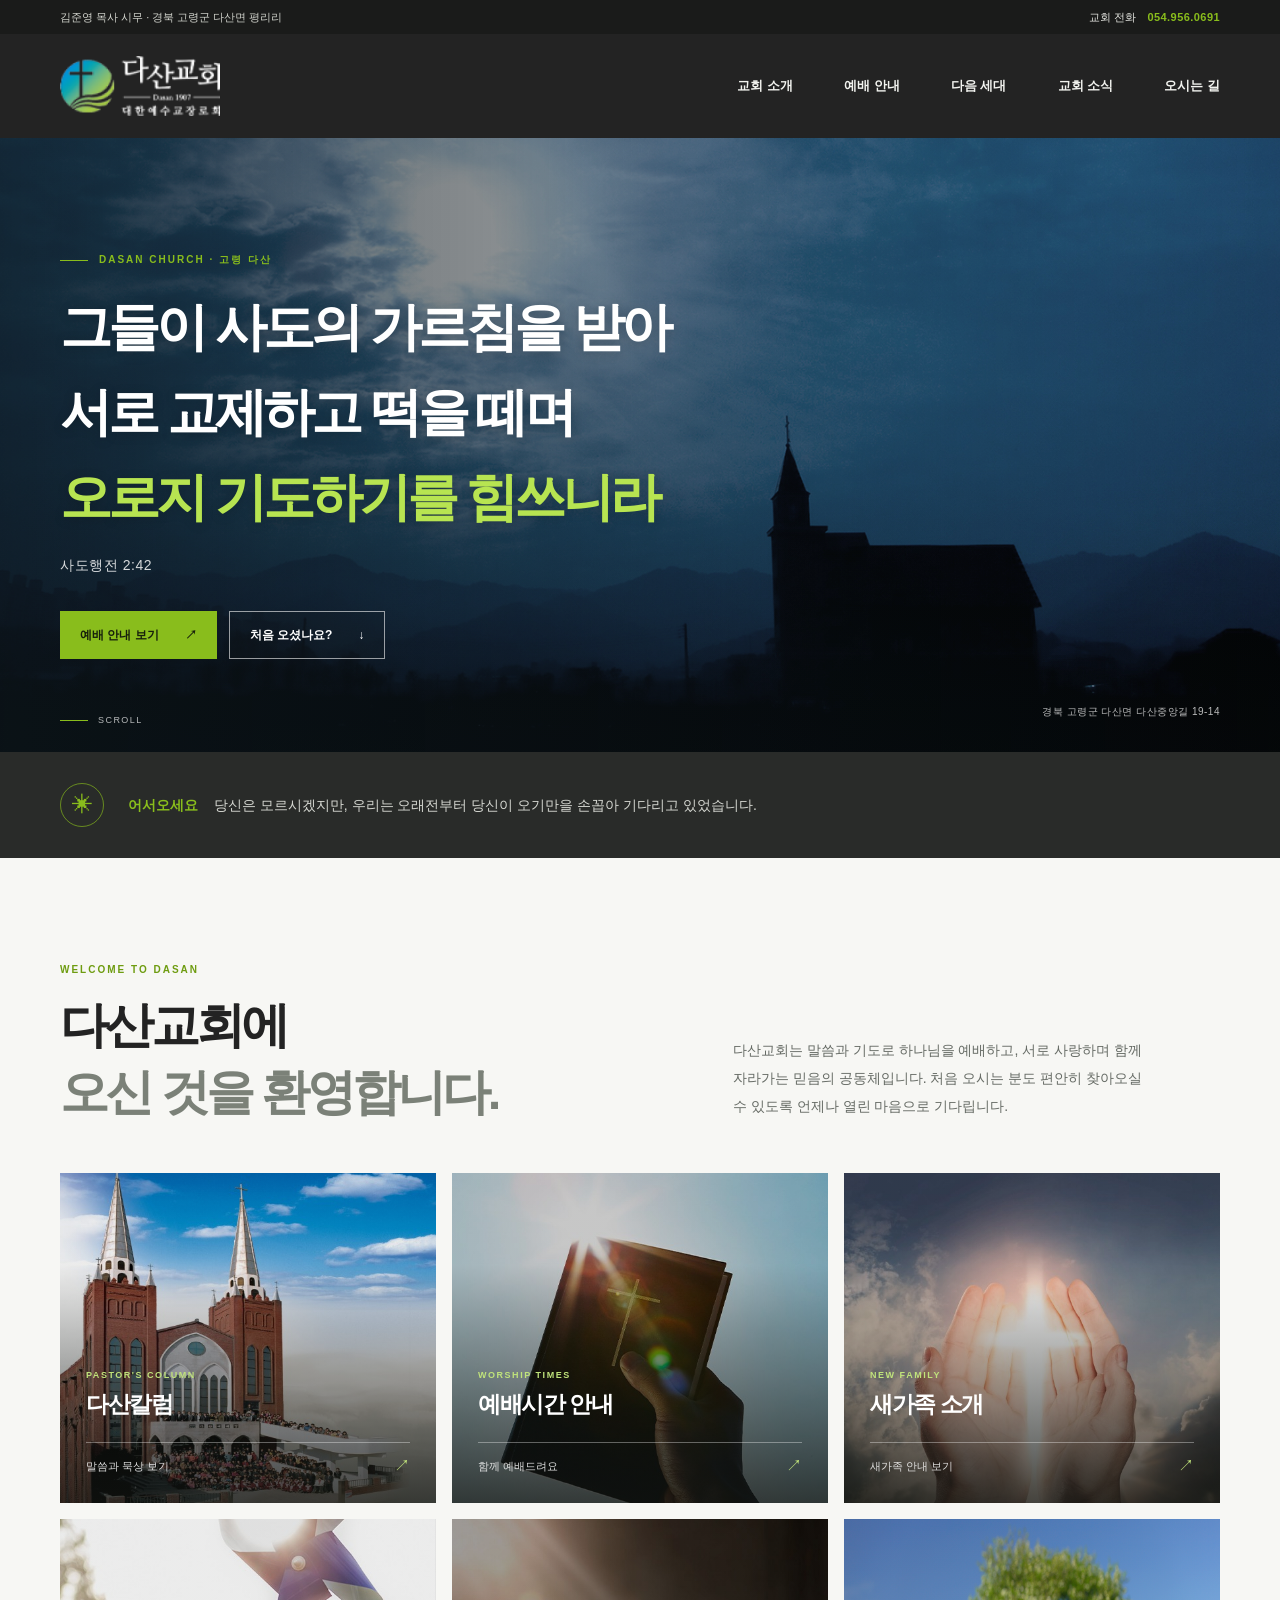
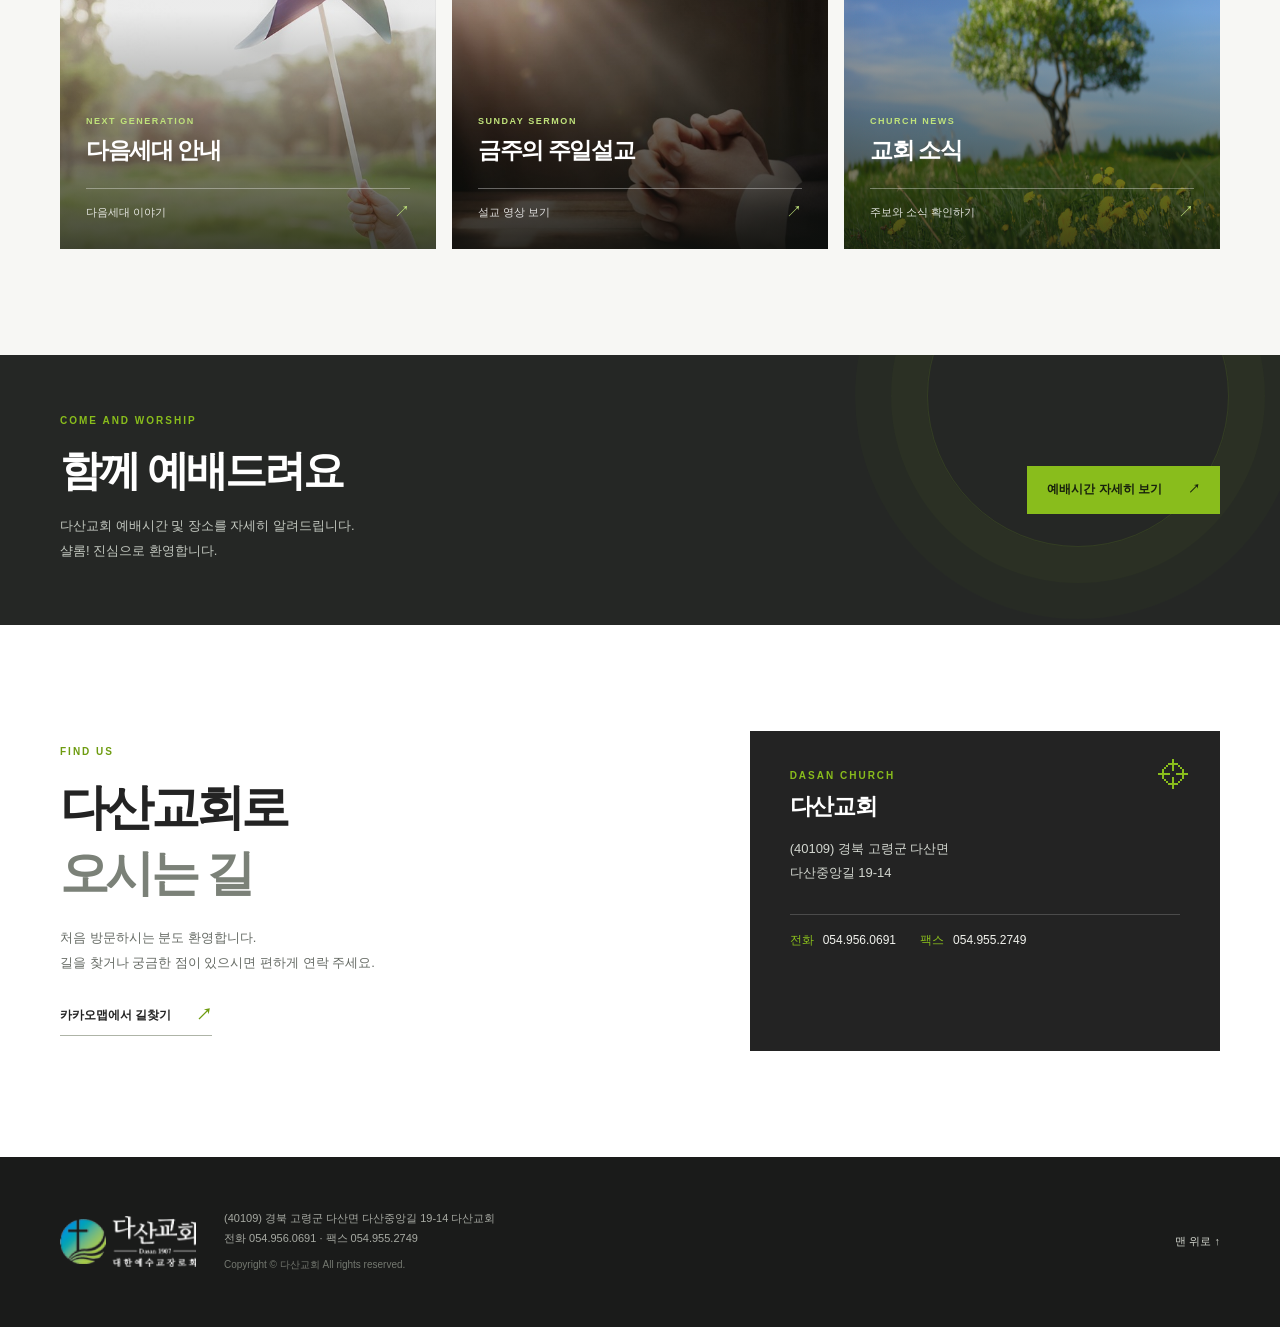
==== index.html @ 81129669 "first commit" ====
<!doctype html>
<html lang="ko">
<head>
  <meta charset="utf-8">
  <meta name="viewport" content="width=device-width, initial-scale=1">
  <meta name="theme-color" content="#232323">
  <meta name="description" content="김준영 목사 시무, 경북 고령군 다산면 평리리에 있는 다산교회입니다.">
  <title>다산교회 | Da San Church</title>
  <link rel="icon" type="image/png" href="images/dasanch/logo.png">
  <link rel="stylesheet" href="css/style.css">
</head>
<body>
  <a class="skip-link" href="#main">본문 바로가기</a>
  <div class="topline">
    <div class="container topline-inner">
      <span>김준영 목사 시무 · 경북 고령군 다산면 평리리</span>
      <a href="tel:0549560691">교회 전화 <strong>054.956.0691</strong></a>
    </div>
  </div>

  <header class="site-header">
    <div class="container header-inner">
      <a class="brand" href="#home" aria-label="다산교회 홈">
        <img src="images/dasanch/logo.png" alt="다산교회">
      </a>
      <nav class="desktop-nav" aria-label="주요 메뉴">
        <a href="#church">교회 소개</a>
        <a href="#worship">예배 안내</a>
        <a href="#next-generation">다음 세대</a>
        <a href="#news">교회 소식</a>
        <a href="#visit">오시는 길</a>
      </nav>
      <details class="mobile-menu">
        <summary aria-label="메뉴 열기"><span></span><span></span><span></span></summary>
        <nav aria-label="모바일 메뉴">
          <a href="#church">교회 소개</a>
          <a href="#worship">예배 안내</a>
          <a href="#next-generation">다음 세대</a>
          <a href="#news">교회 소식</a>
          <a href="#visit">오시는 길</a>
        </nav>
      </details>
    </div>
  </header>

  <main id="main">
    <section class="hero" id="home" aria-labelledby="hero-title">
      <div class="hero-image" role="img" aria-label="새벽 하늘 아래 서 있는 교회"></div>
      <div class="hero-content container">
        <p class="eyebrow"><span></span> DASAN CHURCH · 고령 다산</p>
        <h1 id="hero-title">그들이 사도의 가르침을 받아<br>서로 교제하고 떡을 떼며<br><em>오로지 기도하기를 힘쓰니라</em></h1>
        <p class="scripture">사도행전 2:42</p>
        <div class="hero-actions">
          <a class="button button-green" href="#worship">예배 안내 보기 <span aria-hidden="true">↗</span></a>
          <a class="button button-ghost" href="#welcome">처음 오셨나요? <span aria-hidden="true">↓</span></a>
        </div>
      </div>
      <div class="hero-location">경북 고령군 다산면 다산중앙길 19-14</div>
      <a class="scroll-cue" href="#welcome" aria-label="아래로 이동"><span></span> SCROLL</a>
    </section>

    <section class="welcome-strip" id="welcome">
      <div class="container welcome-inner">
        <span class="welcome-mark" aria-hidden="true">✳</span>
        <p><strong>어서오세요</strong> 당신은 모르시겠지만, 우리는 오래전부터 당신이 오기만을 손꼽아 기다리고 있었습니다.</p>
      </div>
    </section>

    <section class="church-section section-pad" id="church">
      <div class="container">
        <div class="section-heading">
          <div>
            <p class="eyebrow eyebrow-dark">WELCOME TO DASAN</p>
            <h2>다산교회에<br><span>오신 것을 환영합니다.</span></h2>
          </div>
          <p class="section-intro">다산교회는 말씀과 기도로 하나님을 예배하고, 서로 사랑하며 함께 자라가는 믿음의 공동체입니다. 처음 오시는 분도 편안히 찾아오실 수 있도록 언제나 열린 마음으로 기다립니다.</p>
        </div>

        <div class="feature-grid">
          <a class="feature-card feature-column" href="http://www.dasanch.kr/main/sub.html?pageCode=10">
            <img src="images/dasanch/feature-column.jpg" alt="" loading="lazy">
            <span class="feature-overlay"></span>
            <span class="feature-content"><small>PASTOR'S COLUMN</small><strong>다산칼럼</strong><span class="feature-link">말씀과 묵상 보기 <b aria-hidden="true">↗</b></span></span>
          </a>
          <a class="feature-card feature-worship" href="#worship">
            <img src="images/dasanch/worship.jpg" alt="" loading="lazy">
            <span class="feature-overlay"></span>
            <span class="feature-content"><small>WORSHIP TIMES</small><strong>예배시간 안내</strong><span class="feature-link">함께 예배드려요 <b aria-hidden="true">↗</b></span></span>
          </a>
          <a class="feature-card feature-welcome" href="http://www.dasanch.kr/main/sub.html?pageCode=21">
            <img src="images/dasanch/welcome.jpg" alt="" loading="lazy">
            <span class="feature-overlay"></span>
            <span class="feature-content"><small>NEW FAMILY</small><strong>새가족 소개</strong><span class="feature-link">새가족 안내 보기 <b aria-hidden="true">↗</b></span></span>
          </a>
          <a class="feature-card feature-next" id="next-generation" href="http://www.dasanch.kr/main/sub.html?pageCode=13">
            <img src="images/dasanch/next-generation.jpg" alt="" loading="lazy">
            <span class="feature-overlay"></span>
            <span class="feature-content"><small>NEXT GENERATION</small><strong>다음세대 안내</strong><span class="feature-link">다음세대 이야기 <b aria-hidden="true">↗</b></span></span>
          </a>
          <a class="feature-card feature-sermon" href="http://www.dasanch.kr/main/sub.html?pageCode=8">
            <img src="images/dasanch/sermon.jpg" alt="" loading="lazy">
            <span class="feature-overlay"></span>
            <span class="feature-content"><small>SUNDAY SERMON</small><strong>금주의 주일설교</strong><span class="feature-link">설교 영상 보기 <b aria-hidden="true">↗</b></span></span>
          </a>
          <a class="feature-card feature-news" id="news" href="http://www.dasanch.kr/main/sub.html?pageCode=19">
            <img src="images/dasanch/church-news.png" alt="" loading="lazy">
            <span class="feature-overlay"></span>
            <span class="feature-content"><small>CHURCH NEWS</small><strong>교회 소식</strong><span class="feature-link">주보와 소식 확인하기 <b aria-hidden="true">↗</b></span></span>
          </a>
        </div>
      </div>
    </section>

    <section class="worship-section" id="worship">
      <div class="container worship-inner">
        <div>
          <p class="eyebrow">COME AND WORSHIP</p>
          <h2>함께 예배드려요</h2>
          <p>다산교회 예배시간 및 장소를 자세히 알려드립니다.<br>샬롬! 진심으로 환영합니다.</p>
        </div>
        <a class="button button-green" href="http://www.dasanch.kr/main/sub.html?pageCode=3">예배시간 자세히 보기 <span aria-hidden="true">↗</span></a>
      </div>
    </section>

    <section class="visit-section section-pad" id="visit">
      <div class="container visit-grid">
        <div class="visit-copy">
          <p class="eyebrow eyebrow-dark">FIND US</p>
          <h2>다산교회로<br><span>오시는 길</span></h2>
          <p>처음 방문하시는 분도 환영합니다.<br>길을 찾거나 궁금한 점이 있으시면 편하게 연락 주세요.</p>
          <a class="map-link" href="https://map.kakao.com/link/search/%EA%B2%BD%EB%B6%81%20%EA%B3%A0%EB%A0%B9%EA%B5%B0%20%EB%8B%A4%EC%82%B0%EB%A9%B4%20%EB%8B%A4%EC%82%B0%EC%A4%91%EC%95%99%EA%B8%B8%2019-14" target="_blank" rel="noopener noreferrer">카카오맵에서 길찾기 <span aria-hidden="true">↗</span></a>
        </div>
        <div class="address-card">
          <span class="address-icon" aria-hidden="true">⌖</span>
          <p class="eyebrow">DASAN CHURCH</p>
          <h3>다산교회</h3>
          <address>(40109) 경북 고령군 다산면<br>다산중앙길 19-14</address>
          <div class="contact-details">
            <a href="tel:0549560691"><span>전화</span>054.956.0691</a>
            <p><span>팩스</span>054.955.2749</p>
          </div>
        </div>
      </div>
    </section>
  </main>

  <footer class="site-footer">
    <div class="container footer-inner">
      <a class="brand footer-brand" href="#home" aria-label="다산교회 맨 위로"><img src="images/dasanch/logo.png" alt="다산교회"></a>
      <div class="footer-copy">
        <p>(40109) 경북 고령군 다산면 다산중앙길 19-14 다산교회</p>
        <p>전화 054.956.0691 <span aria-hidden="true">·</span> 팩스 054.955.2749</p>
        <small>Copyright © 다산교회 All rights reserved.</small>
      </div>
      <a class="back-to-top" href="#home">맨 위로 ↑</a>
    </div>
  </footer>
</body>
</html>
---- css/style.css ----
@charset "UTF-8";

:root {
  color-scheme: light;
  --ink: #232323;
  --ink-soft: #353735;
  --green: #89bd1c;
  --green-dark: #6e9c10;
  --paper: #f7f7f4;
  --muted: #757a74;
  --line: #e4e6df;
  --content-width: 1160px;
}

* {
  box-sizing: border-box;
}

html {
  scroll-behavior: smooth;
  scroll-padding-top: 88px;
}

body {
  margin: 0;
  color: var(--ink);
  background: #fff;
  font-family: "Pretendard", "Noto Sans KR", "Malgun Gothic", sans-serif;
  -webkit-font-smoothing: antialiased;
}

body,
button,
a {
  font-family: "Pretendard", "Noto Sans KR", "Malgun Gothic", sans-serif;
}

a {
  color: inherit;
  text-decoration: none;
}

img {
  max-width: 100%;
}

.container {
  width: min(var(--content-width), calc(100% - 64px));
  margin-inline: auto;
}

.skip-link {
  position: absolute;
  z-index: 20;
  top: -48px;
  left: 16px;
  padding: 12px 16px;
  color: var(--ink);
  background: #fff;
}

.skip-link:focus {
  top: 12px;
}

.topline {
  color: #d2d4cd;
  background: #1a1b1a;
  font-size: 11px;
}

.topline-inner {
  display: flex;
  min-height: 34px;
  align-items: center;
  justify-content: space-between;
}

.topline a {
  color: #e7e8e3;
}

.topline strong {
  margin-left: 8px;
  color: var(--green);
  font-weight: 700;
  letter-spacing: .04em;
}

.site-header {
  position: relative;
  z-index: 5;
  background: var(--ink);
}

.header-inner {
  display: flex;
  height: 104px;
  align-items: center;
  justify-content: space-between;
}

.brand {
  display: inline-flex;
  align-items: center;
}

.brand img {
  display: block;
  width: 160px;
  height: auto;
}

.desktop-nav {
  display: flex;
  align-items: center;
  gap: clamp(24px, 4vw, 52px);
}

.desktop-nav a {
  position: relative;
  padding-block: 12px;
  color: #f2f3ef;
  font-size: 13px;
  font-weight: 600;
  transition: color .2s ease;
}

.desktop-nav a::after {
  position: absolute;
  right: 0;
  bottom: 4px;
  left: 0;
  height: 2px;
  background: var(--green);
  content: "";
  transform: scaleX(0);
  transform-origin: left;
  transition: transform .2s ease;
}

.desktop-nav a:hover,
.desktop-nav a:focus-visible {
  color: var(--green);
}

.desktop-nav a:hover::after,
.desktop-nav a:focus-visible::after {
  transform: scaleX(1);
}

.mobile-menu {
  display: none;
}

.hero {
  position: relative;
  display: flex;
  min-height: clamp(540px, 48vw, 690px);
  align-items: center;
  overflow: hidden;
  color: #fff;
  background: #1c2c36;
}

.hero-image,
.hero::after {
  position: absolute;
  inset: 0;
}

.hero-image {
  background-image: url("../images/dasanch/hero-1.jpg");
  background-position: center 43%;
  background-size: cover;
  transform: scale(1.01);
}

.hero::after {
  background: linear-gradient(90deg, rgba(13, 23, 29, .7), rgba(13, 23, 29, .35) 58%, rgba(13, 23, 29, .08)),
    linear-gradient(0deg, rgba(13, 23, 29, .25), transparent 44%);
  content: "";
}

.hero-content {
  position: relative;
  z-index: 1;
  padding-top: 22px;
}

.eyebrow {
  margin: 0 0 17px;
  color: var(--green);
  font-size: 10px;
  font-weight: 800;
  letter-spacing: .2em;
}

.hero .eyebrow {
  display: flex;
  align-items: center;
  gap: 11px;
}

.hero .eyebrow span {
  width: 28px;
  height: 1px;
  background: var(--green);
}

.hero h1 {
  max-width: 790px;
  margin: 0;
  font-size: clamp(31px, 4.1vw, 55px);
  font-weight: 700;
  letter-spacing: -.075em;
  line-height: 1.62;
  text-shadow: 0 2px 12px rgba(0, 0, 0, .18);
}

.hero h1 em {
  color: #b7e451;
  font-style: normal;
}

.scripture {
  margin: 18px 0 0;
  color: rgba(255, 255, 255, .83);
  font-size: 14px;
  letter-spacing: .04em;
}

.hero-actions {
  display: flex;
  flex-wrap: wrap;
  gap: 12px;
  margin-top: 36px;
}

.button {
  display: inline-flex;
  min-height: 48px;
  align-items: center;
  justify-content: center;
  gap: 26px;
  padding: 0 20px;
  font-size: 12px;
  font-weight: 700;
  transition: background .2s ease, color .2s ease, transform .2s ease;
}

.button:hover {
  transform: translateY(-2px);
}

.button-green {
  color: #17200d;
  background: var(--green);
}

.button-green:hover {
  background: #a2d640;
}

.button-ghost {
  border: 1px solid rgba(255, 255, 255, .58);
  color: #fff;
  background: rgba(20, 27, 29, .15);
}

.button-ghost:hover {
  color: var(--ink);
  background: #fff;
}

.hero-location {
  position: absolute;
  right: max(32px, calc((100% - var(--content-width)) / 2));
  bottom: 33px;
  z-index: 1;
  color: rgba(255, 255, 255, .72);
  font-size: 10px;
  letter-spacing: .05em;
}

.scroll-cue {
  position: absolute;
  bottom: 27px;
  left: max(32px, calc((100% - var(--content-width)) / 2));
  z-index: 1;
  display: flex;
  align-items: center;
  gap: 10px;
  color: rgba(255, 255, 255, .7);
  font-size: 9px;
  letter-spacing: .16em;
}

.scroll-cue span {
  display: block;
  width: 28px;
  height: 1px;
  background: var(--green);
}

.welcome-strip {
  background: #292b29;
}

.welcome-inner {
  display: flex;
  min-height: 106px;
  align-items: center;
  gap: 24px;
  color: #fff;
}

.welcome-mark {
  display: grid;
  width: 44px;
  height: 44px;
  flex: 0 0 44px;
  place-items: center;
  border: 1px solid rgba(137, 189, 28, .65);
  border-radius: 50%;
  color: var(--green);
  font-size: 21px;
}

.welcome-inner p {
  margin: 0;
  color: #d5d7d1;
  font-size: 14px;
  line-height: 1.8;
}

.welcome-inner strong {
  margin-right: 12px;
  color: var(--green);
}

.section-pad {
  padding-block: 106px;
}

.church-section {
  background: var(--paper);
}

.section-heading {
  display: grid;
  grid-template-columns: 1fr .8fr;
  align-items: end;
  gap: 64px;
  margin-bottom: 48px;
}

.eyebrow-dark {
  color: var(--green-dark);
}

.section-heading h2,
.visit-copy h2 {
  margin: 0;
  font-size: clamp(34px, 4vw, 49px);
  font-weight: 700;
  letter-spacing: -.075em;
  line-height: 1.35;
}

.section-heading h2 span,
.visit-copy h2 span {
  color: #7b8178;
}

.section-intro {
  max-width: 420px;
  margin: 0 0 5px;
  color: #666b65;
  font-size: 14px;
  line-height: 2;
  word-break: keep-all;
}

.feature-grid {
  display: grid;
  grid-template-columns: repeat(3, minmax(0, 1fr));
  gap: 16px;
}

.feature-card {
  position: relative;
  display: flex;
  min-height: 330px;
  align-items: flex-end;
  overflow: hidden;
  color: #fff;
  background: #53584f;
  isolation: isolate;
}

.feature-card > img,
.feature-overlay {
  position: absolute;
  inset: 0;
  width: 100%;
  height: 100%;
}

.feature-card > img {
  z-index: -2;
  object-fit: cover;
  transition: transform .5s ease;
}

.feature-card:hover > img {
  transform: scale(1.05);
}

.feature-overlay {
  z-index: -1;
  background: linear-gradient(0deg, rgba(17, 20, 17, .78), rgba(17, 20, 17, .08) 72%);
}

.feature-content {
  display: flex;
  width: 100%;
  flex-direction: column;
  align-items: flex-start;
  padding: 26px;
}

.feature-content small {
  margin-bottom: 9px;
  color: #c0e37b;
  font-size: 9px;
  font-weight: 700;
  letter-spacing: .17em;
}

.feature-content strong {
  font-size: 23px;
  letter-spacing: -.06em;
}

.feature-link {
  display: flex;
  width: 100%;
  align-items: center;
  justify-content: space-between;
  margin-top: 22px;
  padding-top: 13px;
  border-top: 1px solid rgba(255, 255, 255, .35);
  color: rgba(255, 255, 255, .85);
  font-size: 11px;
}

.feature-link b {
  color: #c0e37b;
  font-size: 16px;
  font-weight: 500;
}

.feature-column > img {
  object-position: 47% center;
}

.feature-worship > img {
  object-position: center 43%;
}

.feature-welcome > img {
  object-position: center 35%;
}

.feature-next > img {
  object-position: center 55%;
}

.feature-sermon > img {
  object-position: center 56%;
}

.feature-news > img {
  object-position: center 48%;
}

.worship-section {
  position: relative;
  overflow: hidden;
  color: #fff;
  background: #252725;
}

.worship-section::after {
  position: absolute;
  top: -110px;
  right: 4%;
  width: 300px;
  height: 300px;
  border: 1px solid rgba(137, 189, 28, .15);
  border-radius: 50%;
  content: "";
  box-shadow: 0 0 0 36px rgba(137, 189, 28, .035), 0 0 0 72px rgba(137, 189, 28, .025);
}

.worship-inner {
  position: relative;
  z-index: 1;
  display: flex;
  min-height: 270px;
  align-items: center;
  justify-content: space-between;
  gap: 36px;
}

.worship-inner h2 {
  margin: 0 0 15px;
  font-size: clamp(30px, 3.5vw, 42px);
  letter-spacing: -.07em;
}

.worship-inner > div > p:last-child {
  margin: 0;
  color: #c2c7bf;
  font-size: 13px;
  line-height: 1.9;
}

.worship-inner .button {
  flex: 0 0 auto;
}

.visit-section {
  background: #fff;
}

.visit-grid {
  display: grid;
  grid-template-columns: 1fr .82fr;
  align-items: center;
  gap: 10%;
}

.visit-copy h2 {
  margin-bottom: 20px;
}

.visit-copy > p:not(.eyebrow) {
  margin: 0;
  color: #666b65;
  font-size: 13px;
  line-height: 1.9;
}

.map-link {
  display: inline-flex;
  align-items: center;
  gap: 25px;
  margin-top: 29px;
  padding-bottom: 9px;
  border-bottom: 1px solid #aeb4a7;
  font-size: 12px;
  font-weight: 700;
}

.map-link span {
  color: var(--green-dark);
  font-size: 16px;
}

.address-card {
  position: relative;
  min-height: 320px;
  padding: 39px 40px;
  color: #fff;
  background: var(--ink);
}

.address-card .eyebrow {
  margin-bottom: 10px;
}

.address-icon {
  position: absolute;
  top: 25px;
  right: 32px;
  color: var(--green);
  font-size: 32px;
}

.address-card h3 {
  margin: 0 0 15px;
  font-size: 23px;
  letter-spacing: -.05em;
}

.address-card address {
  color: #d3d7d0;
  font-size: 13px;
  font-style: normal;
  line-height: 1.9;
}

.contact-details {
  display: flex;
  gap: 24px;
  margin-top: 28px;
  padding-top: 17px;
  border-top: 1px solid rgba(255, 255, 255, .18);
  color: #f1f2ed;
  font-size: 12px;
}

.contact-details p {
  margin: 0;
}

.contact-details span {
  margin-right: 9px;
  color: var(--green);
}

.site-footer {
  color: #a7aaa3;
  background: #1a1b1a;
}

.footer-inner {
  display: flex;
  min-height: 170px;
  align-items: center;
  justify-content: space-between;
  gap: 28px;
}

.footer-brand img {
  width: 136px;
}

.footer-copy {
  margin-right: auto;
  font-size: 11px;
  line-height: 1.8;
}

.footer-copy p {
  margin: 0;
}

.footer-copy small {
  display: block;
  margin-top: 7px;
  color: #747870;
  font-size: 10px;
}

.back-to-top {
  color: #d3d6ce;
  font-size: 11px;
}

:focus-visible {
  outline: 2px solid #a9d54d;
  outline-offset: 4px;
}

@media (max-width: 900px) {
  :root {
    --content-width: 760px;
  }

  .header-inner {
    height: 86px;
  }

  .brand img {
    width: 144px;
  }

  .desktop-nav {
    gap: 21px;
  }

  .desktop-nav a {
    font-size: 12px;
  }

  .hero {
    min-height: 590px;
  }

  .section-pad {
    padding-block: 82px;
  }

  .section-heading {
    gap: 30px;
  }

  .feature-grid {
    grid-template-columns: repeat(2, minmax(0, 1fr));
  }

  .feature-card {
    min-height: 300px;
  }

  .visit-grid {
    gap: 6%;
  }
}

@media (max-width: 640px) {
  html {
    scroll-padding-top: 70px;
  }

  .container {
    width: calc(100% - 40px);
  }

  .topline-inner {
    min-height: 33px;
    font-size: 9px;
  }

  .topline-inner > span {
    max-width: 58%;
  }

  .topline strong {
    margin-left: 4px;
    font-size: 9px;
  }

  .header-inner {
    height: 72px;
  }

  .brand img {
    width: 132px;
  }

  .desktop-nav {
    display: none;
  }

  .mobile-menu {
    position: relative;
    display: block;
  }

  .mobile-menu summary {
    display: flex;
    width: 42px;
    height: 42px;
    flex-direction: column;
    align-items: center;
    justify-content: center;
    gap: 5px;
    border: 1px solid rgba(255, 255, 255, .28);
    cursor: pointer;
    list-style: none;
  }

  .mobile-menu summary::-webkit-details-marker {
    display: none;
  }

  .mobile-menu summary span {
    width: 17px;
    height: 1px;
    background: #fff;
  }

  .mobile-menu nav {
    position: absolute;
    top: calc(100% + 10px);
    right: 0;
    display: grid;
    width: min(250px, calc(100vw - 40px));
    padding: 9px 18px;
    border: 1px solid #3e403d;
    background: #232523;
    box-shadow: 0 16px 30px rgba(0, 0, 0, .24);
  }

  .mobile-menu nav a {
    padding: 13px 4px;
    border-bottom: 1px solid rgba(255, 255, 255, .1);
    color: #f4f5f0;
    font-size: 13px;
  }

  .mobile-menu nav a:last-child {
    border-bottom: 0;
  }

  .hero {
    min-height: 620px;
    min-height: min(720px, calc(100svh - 105px));
    align-items: flex-start;
  }

  .hero-image {
    background-position: 58% center;
  }

  .hero::after {
    background: linear-gradient(90deg, rgba(13, 23, 29, .69), rgba(13, 23, 29, .24)),
      linear-gradient(0deg, rgba(13, 23, 29, .35), transparent 55%);
  }

  .hero-content {
    padding-top: 95px;
  }

  .hero .eyebrow {
    font-size: 9px;
  }

  .hero h1 {
    font-size: clamp(27px, 7.3vw, 39px);
    line-height: 1.72;
    word-break: keep-all;
  }

  .scripture {
    margin-top: 15px;
    font-size: 12px;
  }

  .hero-actions {
    gap: 9px;
    margin-top: 27px;
  }

  .button {
    min-height: 44px;
    gap: 16px;
    padding-inline: 15px;
    font-size: 11px;
  }

  .hero-location {
    right: 20px;
    bottom: 24px;
    font-size: 9px;
  }

  .scroll-cue {
    display: none;
  }

  .welcome-inner {
    min-height: 112px;
    gap: 15px;
  }

  .welcome-mark {
    width: 38px;
    height: 38px;
    flex-basis: 38px;
  }

  .welcome-inner p {
    font-size: 12px;
    line-height: 1.8;
    word-break: keep-all;
  }

  .welcome-inner strong {
    display: block;
    margin: 0 0 2px;
  }

  .section-pad {
    padding-block: 68px;
  }

  .section-heading {
    grid-template-columns: 1fr;
    gap: 20px;
    margin-bottom: 31px;
  }

  .section-heading h2,
  .visit-copy h2 {
    font-size: 36px;
  }

  .section-intro {
    font-size: 13px;
  }

  .feature-grid {
    grid-template-columns: 1fr 1fr;
    gap: 9px;
  }

  .feature-card {
    min-height: 245px;
  }

  .feature-content {
    padding: 15px;
  }

  .feature-content small {
    font-size: 7px;
    letter-spacing: .12em;
  }

  .feature-content strong {
    font-size: 17px;
  }

  .feature-link {
    gap: 4px;
    margin-top: 15px;
    padding-top: 9px;
    font-size: 9px;
  }

  .feature-link b {
    font-size: 14px;
  }

  .worship-inner {
    min-height: 0;
    flex-direction: column;
    align-items: flex-start;
    padding-block: 61px;
    gap: 25px;
  }

  .worship-inner h2 {
    font-size: 32px;
  }

  .worship-inner > div > p:last-child {
    font-size: 12px;
  }

  .worship-section::after {
    top: -140px;
    right: -170px;
  }

  .visit-grid {
    grid-template-columns: 1fr;
    gap: 33px;
  }

  .visit-copy > p:not(.eyebrow) {
    font-size: 12px;
  }

  .address-card {
    min-height: 285px;
    padding: 31px 26px;
  }

  .footer-inner {
    min-height: 0;
    flex-wrap: wrap;
    padding-block: 34px;
    gap: 19px;
  }

  .footer-brand img {
    width: 120px;
  }

  .footer-copy {
    order: 3;
    width: 100%;
    font-size: 10px;
  }
}

@media (max-width: 380px) {
  .container {
    width: calc(100% - 32px);
  }

  .hero h1 {
    font-size: 26px;
  }

  .feature-card {
    min-height: 215px;
  }

  .feature-content {
    padding: 12px;
  }

  .feature-content strong {
    font-size: 15px;
  }
}

@media (prefers-reduced-motion: reduce) {
  *,
  *::before,
  *::after {
    scroll-behavior: auto !important;
    transition-duration: .01ms !important;
  }
}
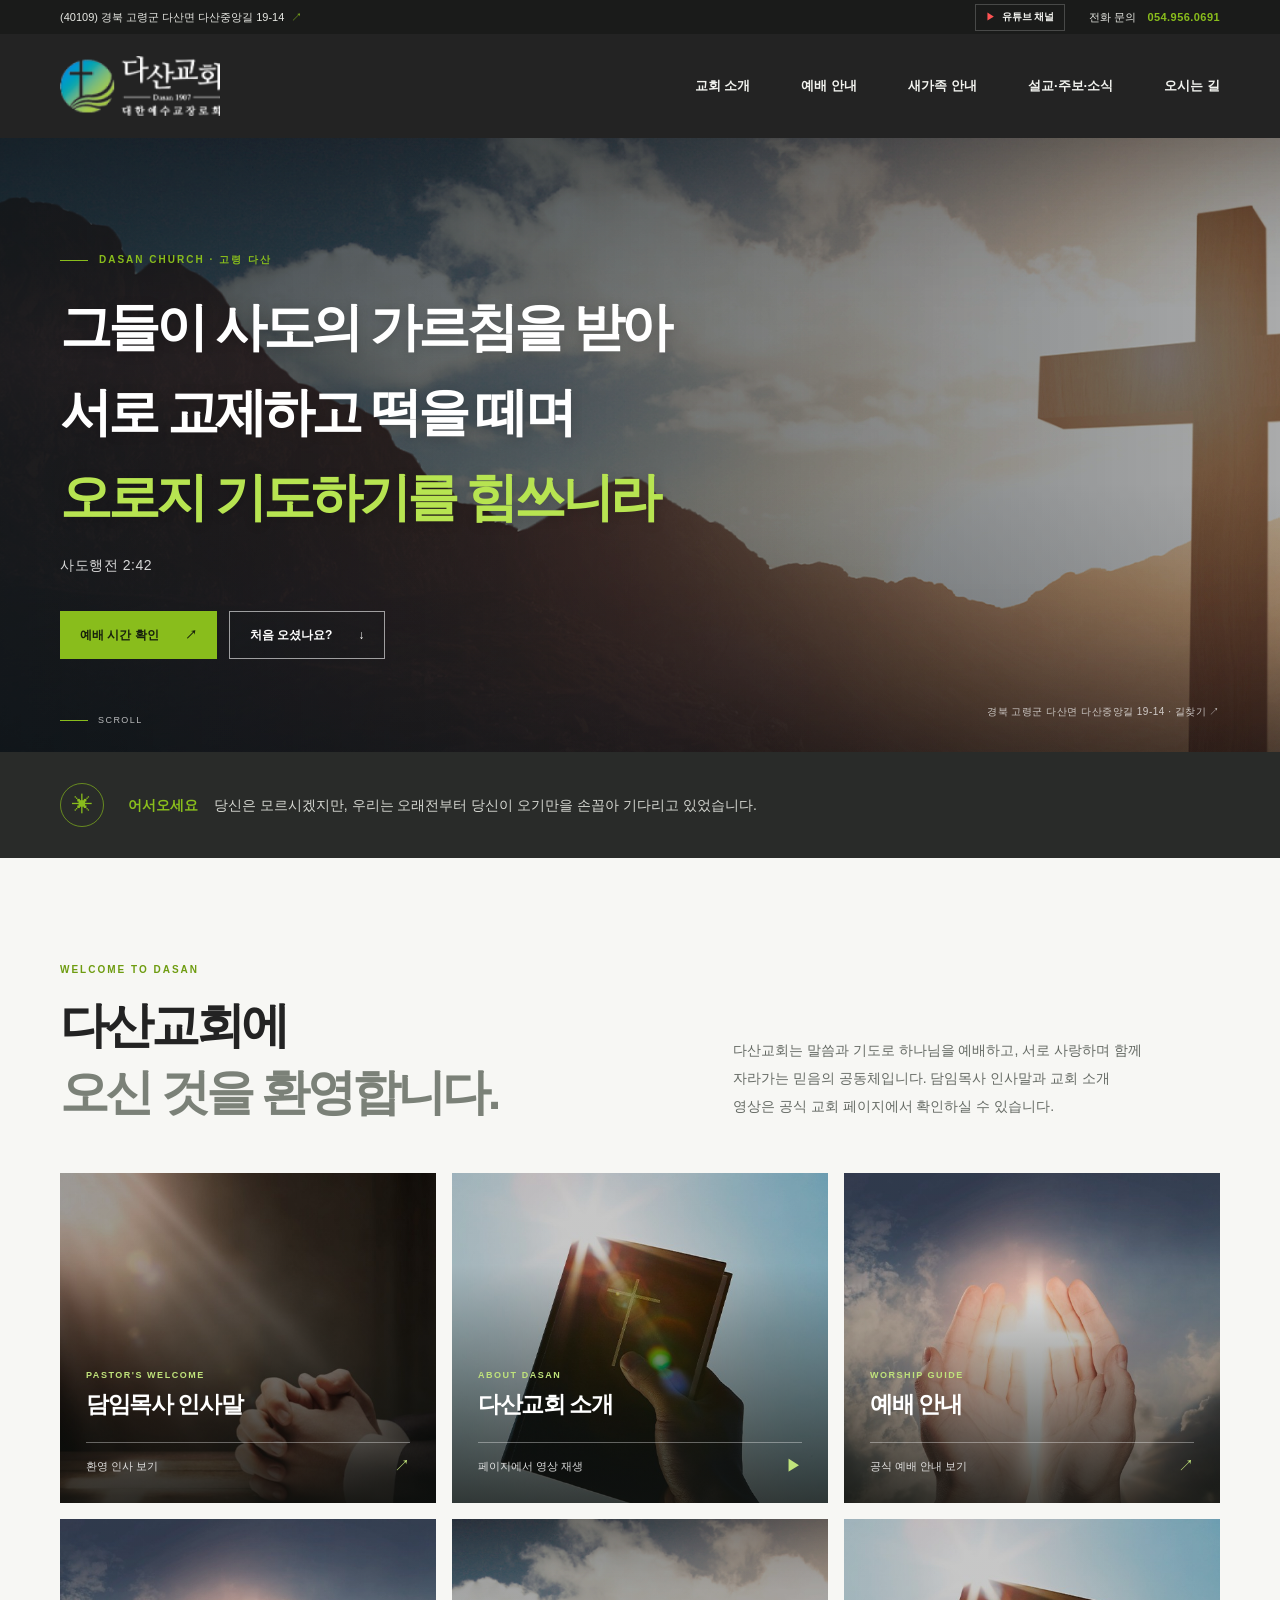
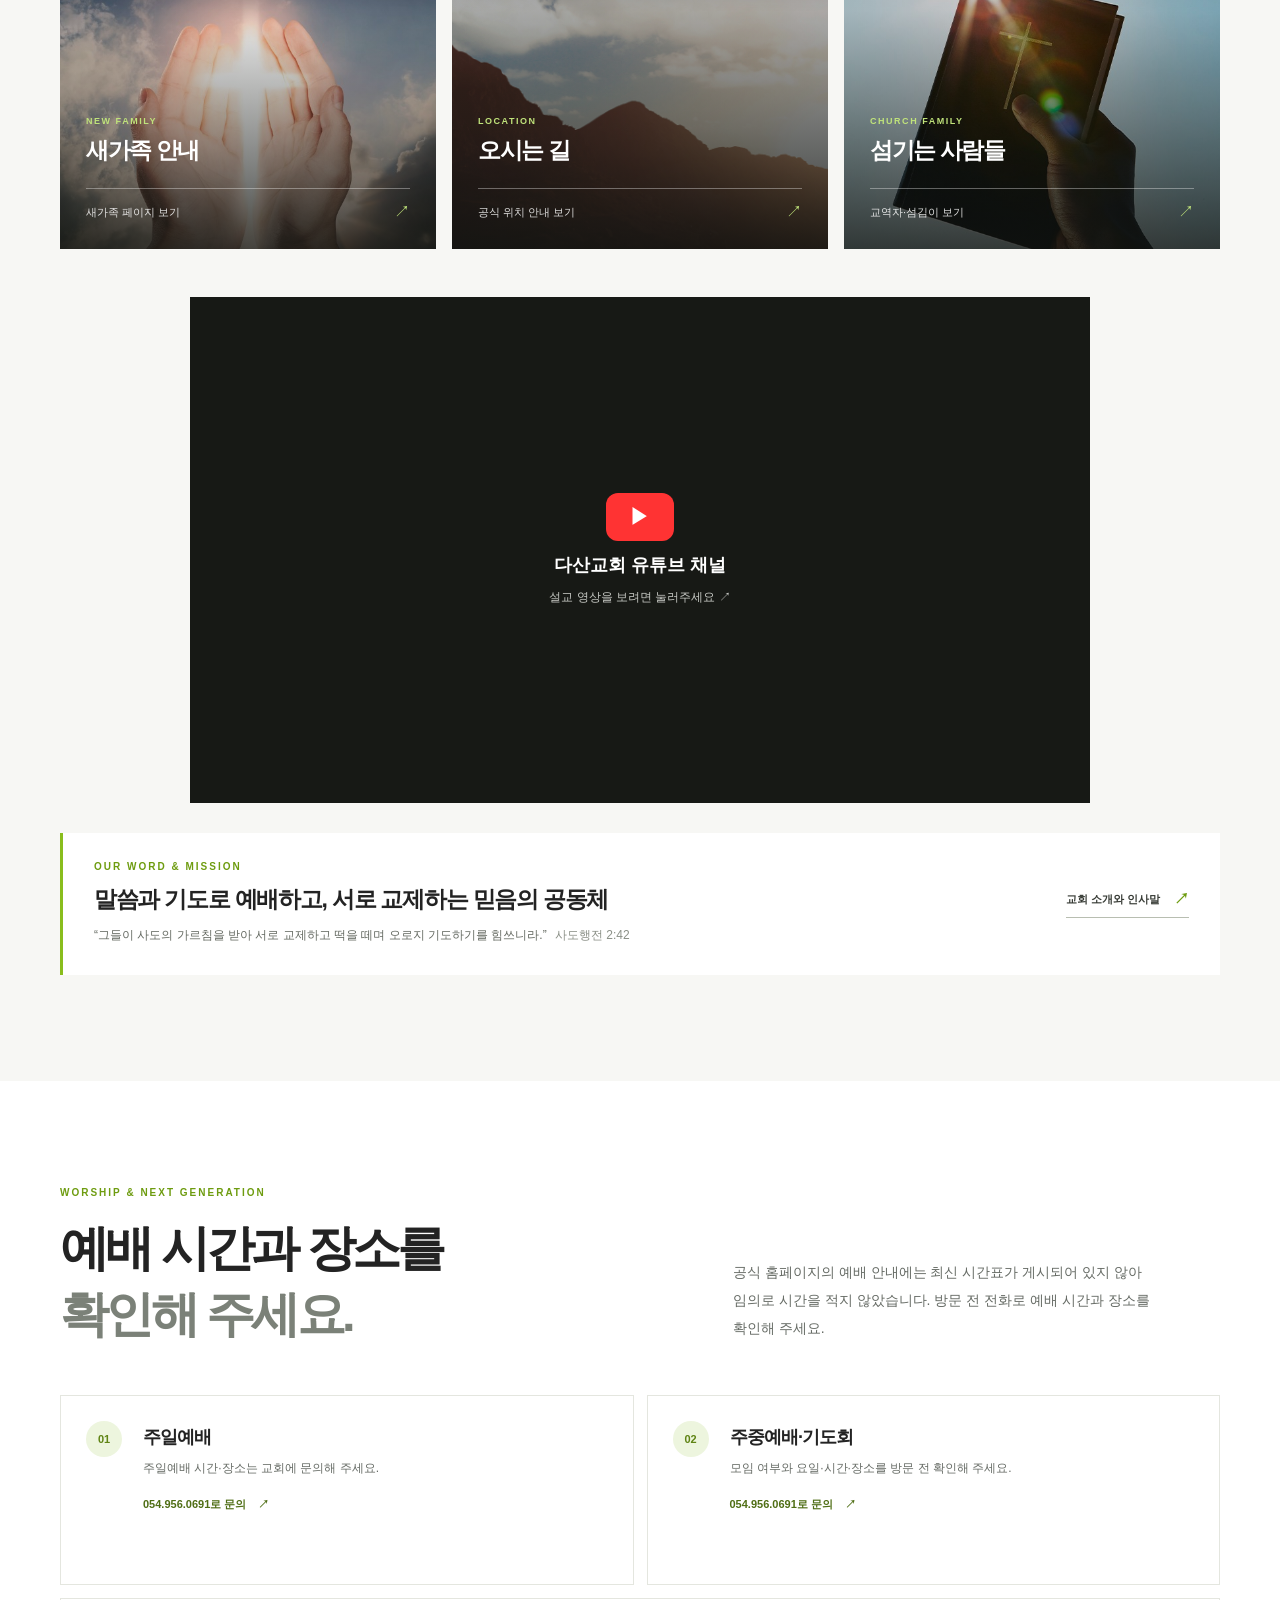
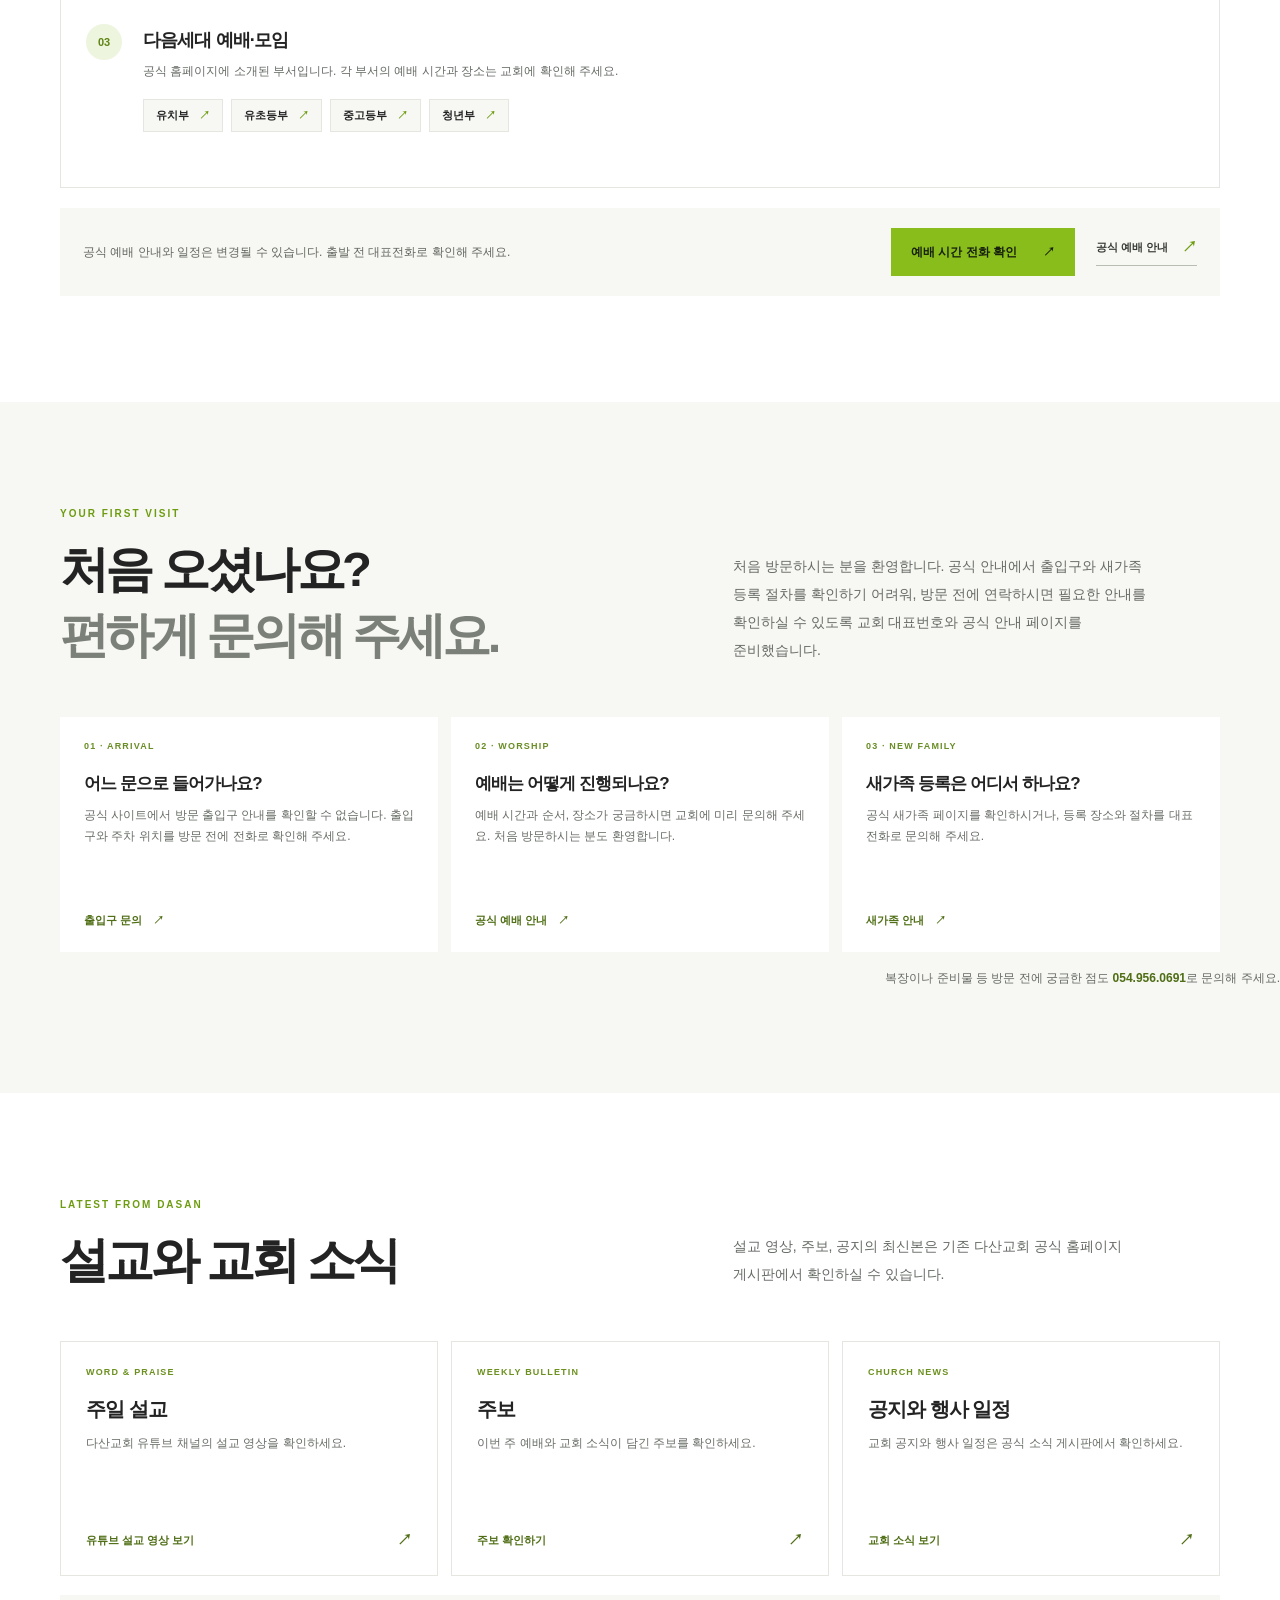
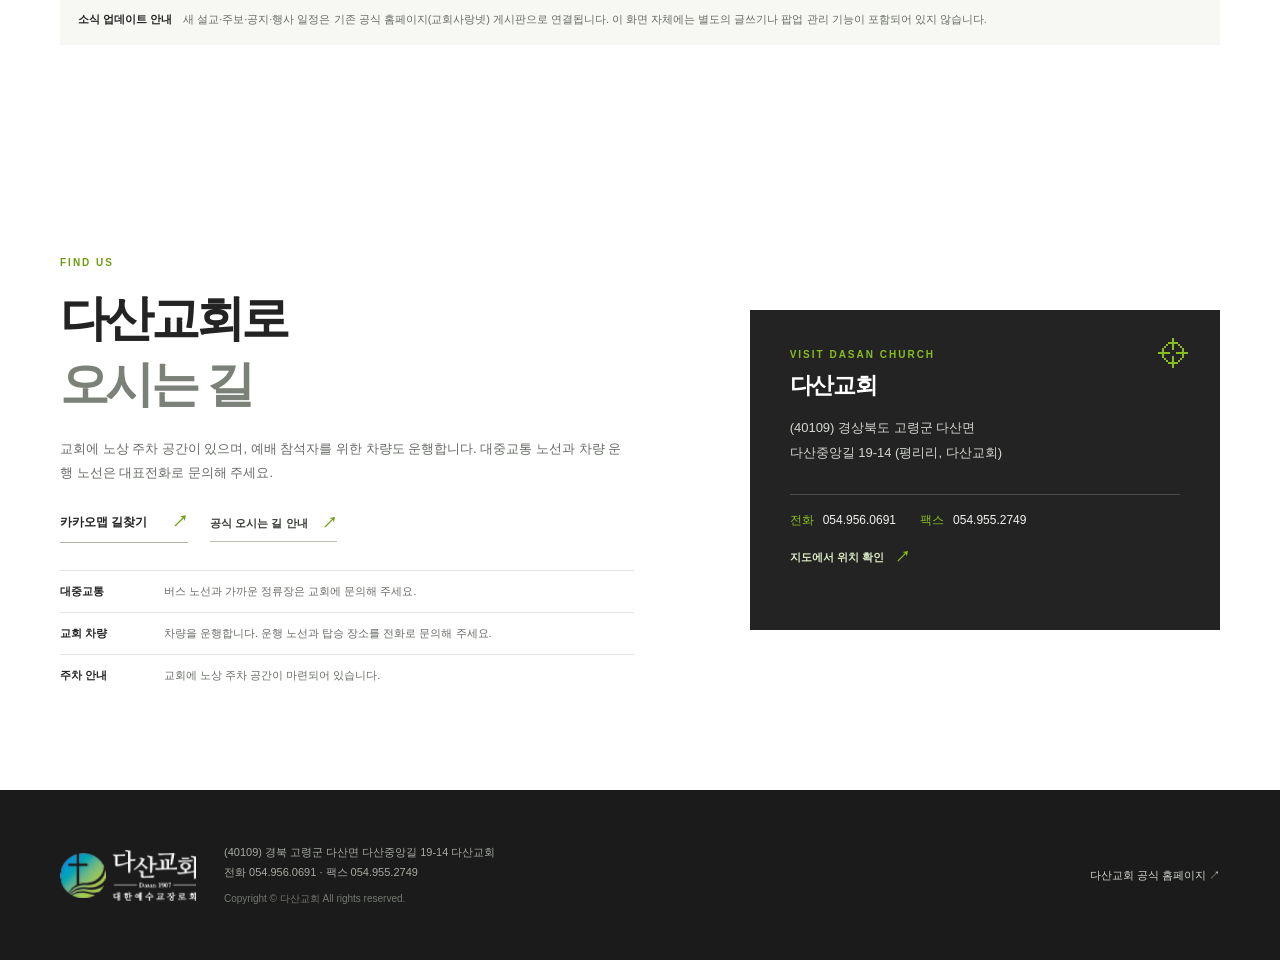
==== commit 924b22f1: "1026 14:28" ====
--- a/index.html
+++ b/index.html
@@ -4,7 +4,7 @@
   <meta charset="utf-8">
   <meta name="viewport" content="width=device-width, initial-scale=1">
   <meta name="theme-color" content="#232323">
-  <meta name="description" content="김준영 목사 시무, 경북 고령군 다산면 평리리에 있는 다산교회입니다.">
+  <meta name="description" content="다산교회 예배 안내, 새가족 안내, 교회 소식과 오시는 길. 경북 고령군 다산면 다산중앙길 19-14.">
   <title>다산교회 | Da San Church</title>
   <link rel="icon" type="image/png" href="images/dasanch/logo.png">
   <link rel="stylesheet" href="css/style.css">
@@ -13,8 +13,11 @@
   <a class="skip-link" href="#main">본문 바로가기</a>
   <div class="topline">
     <div class="container topline-inner">
-      <span>김준영 목사 시무 · 경북 고령군 다산면 평리리</span>
-      <a href="tel:0549560691">교회 전화 <strong>054.956.0691</strong></a>
+      <a class="topline-address" href="https://map.kakao.com/link/search/%EA%B2%BD%EB%B6%81%20%EA%B3%A0%EB%A0%B9%EA%B5%B0%20%EB%8B%A4%EC%82%B0%EB%A9%B4%20%EB%8B%A4%EC%82%B0%EC%A4%91%EC%95%99%EA%B8%B8%2019-14" target="_blank" rel="noopener noreferrer">(40109) 경북 고령군 다산면 다산중앙길 19-14 <span aria-hidden="true">↗</span></a>
+      <div class="topline-links">
+        <a class="topline-youtube" href="https://www.youtube.com/channel/UCkod_nlZU68XS0ZSjyzvsog" target="_blank" rel="noopener noreferrer"><span aria-hidden="true">▶</span> 유튜브 채널</a>
+        <a href="tel:0549560691">전화 문의 <strong>054.956.0691</strong></a>
+      </div>
     </div>
   </div>
 
@@ -26,8 +29,8 @@
       <nav class="desktop-nav" aria-label="주요 메뉴">
         <a href="#church">교회 소개</a>
         <a href="#worship">예배 안내</a>
-        <a href="#next-generation">다음 세대</a>
-        <a href="#news">교회 소식</a>
+        <a href="#first-visit">새가족 안내</a>
+        <a href="#news">설교·주보·소식</a>
         <a href="#visit">오시는 길</a>
       </nav>
       <details class="mobile-menu">
@@ -35,8 +38,8 @@
         <nav aria-label="모바일 메뉴">
           <a href="#church">교회 소개</a>
           <a href="#worship">예배 안내</a>
-          <a href="#next-generation">다음 세대</a>
-          <a href="#news">교회 소식</a>
+          <a href="#first-visit">새가족 안내</a>
+          <a href="#news">설교·주보·소식</a>
           <a href="#visit">오시는 길</a>
         </nav>
       </details>
@@ -45,17 +48,17 @@
 
   <main id="main">
     <section class="hero" id="home" aria-labelledby="hero-title">
-      <div class="hero-image" role="img" aria-label="새벽 하늘 아래 서 있는 교회"></div>
+      <div class="hero-image" role="img" aria-label="산 너머로 해가 떠오르는 십자가"></div>
       <div class="hero-content container">
         <p class="eyebrow"><span></span> DASAN CHURCH · 고령 다산</p>
         <h1 id="hero-title">그들이 사도의 가르침을 받아<br>서로 교제하고 떡을 떼며<br><em>오로지 기도하기를 힘쓰니라</em></h1>
         <p class="scripture">사도행전 2:42</p>
         <div class="hero-actions">
-          <a class="button button-green" href="#worship">예배 안내 보기 <span aria-hidden="true">↗</span></a>
-          <a class="button button-ghost" href="#welcome">처음 오셨나요? <span aria-hidden="true">↓</span></a>
-        </div>
-      </div>
-      <div class="hero-location">경북 고령군 다산면 다산중앙길 19-14</div>
+          <a class="button button-green" href="#worship">예배 시간 확인 <span aria-hidden="true">↗</span></a>
+          <a class="button button-ghost" href="#first-visit">처음 오셨나요? <span aria-hidden="true">↓</span></a>
+        </div>
+      </div>
+      <a class="hero-location" href="https://map.kakao.com/link/search/%EA%B2%BD%EB%B6%81%20%EA%B3%A0%EB%A0%B9%EA%B5%B0%20%EB%8B%A4%EC%82%B0%EB%A9%B4%20%EB%8B%A4%EC%82%B0%EC%A4%91%EC%95%99%EA%B8%B8%2019-14" target="_blank" rel="noopener noreferrer">경북 고령군 다산면 다산중앙길 19-14 · 길찾기 ↗</a>
       <a class="scroll-cue" href="#welcome" aria-label="아래로 이동"><span></span> SCROLL</a>
     </section>
 
@@ -73,52 +76,171 @@
             <p class="eyebrow eyebrow-dark">WELCOME TO DASAN</p>
             <h2>다산교회에<br><span>오신 것을 환영합니다.</span></h2>
           </div>
-          <p class="section-intro">다산교회는 말씀과 기도로 하나님을 예배하고, 서로 사랑하며 함께 자라가는 믿음의 공동체입니다. 처음 오시는 분도 편안히 찾아오실 수 있도록 언제나 열린 마음으로 기다립니다.</p>
+          <p class="section-intro">다산교회는 말씀과 기도로 하나님을 예배하고, 서로 사랑하며 함께 자라가는 믿음의 공동체입니다. 담임목사 인사말과 교회 소개 영상은 공식 교회 페이지에서 확인하실 수 있습니다.</p>
         </div>
 
         <div class="feature-grid">
-          <a class="feature-card feature-column" href="http://www.dasanch.kr/main/sub.html?pageCode=10">
-            <img src="images/dasanch/feature-column.jpg" alt="" loading="lazy">
-            <span class="feature-overlay"></span>
-            <span class="feature-content"><small>PASTOR'S COLUMN</small><strong>다산칼럼</strong><span class="feature-link">말씀과 묵상 보기 <b aria-hidden="true">↗</b></span></span>
-          </a>
-          <a class="feature-card feature-worship" href="#worship">
+          <a class="feature-card feature-column" href="http://www.dasanch.kr/main/sub.html?pageCode=1">
+            <img src="images/dasanch/sermon.jpg" alt="기도하는 두 손" loading="lazy">
+            <span class="feature-overlay"></span>
+            <span class="feature-content"><small>PASTOR'S WELCOME</small><strong>담임목사 인사말</strong><span class="feature-link">환영 인사 보기 <b aria-hidden="true">↗</b></span></span>
+          </a>
+          <button class="feature-card feature-worship feature-video-trigger" type="button" aria-haspopup="dialog" aria-controls="intro-video-dialog">
             <img src="images/dasanch/worship.jpg" alt="" loading="lazy">
             <span class="feature-overlay"></span>
-            <span class="feature-content"><small>WORSHIP TIMES</small><strong>예배시간 안내</strong><span class="feature-link">함께 예배드려요 <b aria-hidden="true">↗</b></span></span>
-          </a>
-          <a class="feature-card feature-welcome" href="http://www.dasanch.kr/main/sub.html?pageCode=21">
+            <span class="feature-content"><small>ABOUT DASAN</small><strong>다산교회 소개</strong><span class="feature-link">페이지에서 영상 재생 <b aria-hidden="true">▶</b></span></span>
+          </button>
+          <a class="feature-card feature-welcome" href="http://www.dasanch.kr/main/sub.html?pageCode=6">
             <img src="images/dasanch/welcome.jpg" alt="" loading="lazy">
             <span class="feature-overlay"></span>
-            <span class="feature-content"><small>NEW FAMILY</small><strong>새가족 소개</strong><span class="feature-link">새가족 안내 보기 <b aria-hidden="true">↗</b></span></span>
-          </a>
-          <a class="feature-card feature-next" id="next-generation" href="http://www.dasanch.kr/main/sub.html?pageCode=13">
-            <img src="images/dasanch/next-generation.jpg" alt="" loading="lazy">
-            <span class="feature-overlay"></span>
-            <span class="feature-content"><small>NEXT GENERATION</small><strong>다음세대 안내</strong><span class="feature-link">다음세대 이야기 <b aria-hidden="true">↗</b></span></span>
-          </a>
-          <a class="feature-card feature-sermon" href="http://www.dasanch.kr/main/sub.html?pageCode=8">
-            <img src="images/dasanch/sermon.jpg" alt="" loading="lazy">
-            <span class="feature-overlay"></span>
-            <span class="feature-content"><small>SUNDAY SERMON</small><strong>금주의 주일설교</strong><span class="feature-link">설교 영상 보기 <b aria-hidden="true">↗</b></span></span>
-          </a>
-          <a class="feature-card feature-news" id="news" href="http://www.dasanch.kr/main/sub.html?pageCode=19">
-            <img src="images/dasanch/church-news.png" alt="" loading="lazy">
-            <span class="feature-overlay"></span>
-            <span class="feature-content"><small>CHURCH NEWS</small><strong>교회 소식</strong><span class="feature-link">주보와 소식 확인하기 <b aria-hidden="true">↗</b></span></span>
-          </a>
-        </div>
-      </div>
-    </section>
-
-    <section class="worship-section" id="worship">
-      <div class="container worship-inner">
-        <div>
-          <p class="eyebrow">COME AND WORSHIP</p>
-          <h2>함께 예배드려요</h2>
-          <p>다산교회 예배시간 및 장소를 자세히 알려드립니다.<br>샬롬! 진심으로 환영합니다.</p>
-        </div>
-        <a class="button button-green" href="http://www.dasanch.kr/main/sub.html?pageCode=3">예배시간 자세히 보기 <span aria-hidden="true">↗</span></a>
+            <span class="feature-content"><small>WORSHIP GUIDE</small><strong>예배 안내</strong><span class="feature-link">공식 예배 안내 보기 <b aria-hidden="true">↗</b></span></span>
+          </a>
+          <a class="feature-card feature-next" href="http://www.dasanch.kr/main/sub.html?pageCode=21">
+            <img src="images/dasanch/welcome.jpg" alt="두 손에 비치는 십자가 빛" loading="lazy">
+            <span class="feature-overlay"></span>
+            <span class="feature-content"><small>NEW FAMILY</small><strong>새가족 안내</strong><span class="feature-link">새가족 페이지 보기 <b aria-hidden="true">↗</b></span></span>
+          </a>
+          <a class="feature-card feature-sermon" href="http://www.dasanch.kr/main/sub.html?pageCode=7">
+            <img src="images/dasanch/hero-cross.jpg" alt="산 너머 햇살과 나무 십자가" loading="lazy">
+            <span class="feature-overlay"></span>
+            <span class="feature-content"><small>LOCATION</small><strong>오시는 길</strong><span class="feature-link">공식 위치 안내 보기 <b aria-hidden="true">↗</b></span></span>
+          </a>
+          <a class="feature-card feature-news" href="http://www.dasanch.kr/main/sub.html?pageCode=3">
+            <img src="images/dasanch/worship.jpg" alt="십자가가 새겨진 성경책" loading="lazy">
+            <span class="feature-overlay"></span>
+            <span class="feature-content"><small>CHURCH FAMILY</small><strong>섬기는 사람들</strong><span class="feature-link">교역자·섬김이 보기 <b aria-hidden="true">↗</b></span></span>
+          </a>
+        </div>
+        <dialog class="intro-video-dialog" id="intro-video-dialog" aria-label="다산교회 소개 영상">
+          <div class="intro-video-header">
+            <strong>다산교회 소개 영상</strong>
+            <button class="intro-video-close" type="button" aria-label="영상 닫기">닫기 <span aria-hidden="true">×</span></button>
+          </div>
+          <div class="intro-video-frame">
+            <iframe title="다산교회 소개 영상" allow="autoplay; encrypted-media; picture-in-picture; web-share" referrerpolicy="strict-origin-when-cross-origin" allowfullscreen></iframe>
+          </div>
+        </dialog>
+        <a class="video-player" href="https://www.youtube.com/channel/UCkod_nlZU68XS0ZSjyzvsog" target="_blank" rel="noopener noreferrer" aria-label="다산교회 유튜브 채널 열기">
+          <span class="channel-play-icon" aria-hidden="true">▶</span>
+          <strong>다산교회 유튜브 채널</strong>
+          <span>설교 영상을 보려면 눌러주세요 ↗</span>
+        </a>
+        <div class="mission-note">
+          <div>
+            <p class="eyebrow eyebrow-dark">OUR WORD & MISSION</p>
+            <h3>말씀과 기도로 예배하고, 서로 교제하는 믿음의 공동체</h3>
+            <p>“그들이 사도의 가르침을 받아 서로 교제하고 떡을 떼며 오로지 기도하기를 힘쓰니라.” <span>사도행전 2:42</span></p>
+          </div>
+          <a class="text-link-dark" href="http://www.dasanch.kr/main/sub.html?pageCode=1">교회 소개와 인사말 <span aria-hidden="true">↗</span></a>
+        </div>
+      </div>
+    </section>
+
+    <section class="schedule-section section-pad" id="worship">
+      <div class="container">
+        <div class="section-heading">
+          <div>
+            <p class="eyebrow eyebrow-dark">WORSHIP & NEXT GENERATION</p>
+            <h2>예배 시간과 장소를<br><span>확인해 주세요.</span></h2>
+          </div>
+          <p class="section-intro">공식 홈페이지의 예배 안내에는 최신 시간표가 게시되어 있지 않아 임의로 시간을 적지 않았습니다. 방문 전 전화로 예배 시간과 장소를 확인해 주세요.</p>
+        </div>
+        <div class="schedule-grid">
+          <article class="schedule-card">
+            <span class="schedule-number">01</span>
+            <div><h3>주일예배</h3><p>주일예배 시간·장소는 교회에 문의해 주세요.</p><a href="tel:0549560691">054.956.0691로 문의 <span aria-hidden="true">↗</span></a></div>
+          </article>
+          <article class="schedule-card">
+            <span class="schedule-number">02</span>
+            <div><h3>주중예배·기도회</h3><p>모임 여부와 요일·시간·장소를 방문 전 확인해 주세요.</p><a href="tel:0549560691">054.956.0691로 문의 <span aria-hidden="true">↗</span></a></div>
+          </article>
+          <article class="schedule-card schedule-card-wide">
+            <span class="schedule-number">03</span>
+            <div>
+              <h3>다음세대 예배·모임</h3>
+              <p>공식 홈페이지에 소개된 부서입니다. 각 부서의 예배 시간과 장소는 교회에 확인해 주세요.</p>
+              <div class="ministry-links">
+                <a href="http://www.dasanch.kr/main/sub.html?pageCode=13">유치부 <span aria-hidden="true">↗</span></a>
+                <a href="http://www.dasanch.kr/main/sub.html?pageCode=14">유초등부 <span aria-hidden="true">↗</span></a>
+                <a href="http://www.dasanch.kr/main/sub.html?pageCode=15">중고등부 <span aria-hidden="true">↗</span></a>
+                <a href="http://www.dasanch.kr/main/sub.html?pageCode=16">청년부 <span aria-hidden="true">↗</span></a>
+              </div>
+            </div>
+          </article>
+        </div>
+        <div class="schedule-footer">
+          <p>공식 예배 안내와 일정은 변경될 수 있습니다. 출발 전 대표전화로 확인해 주세요.</p>
+          <div>
+            <a class="button button-green" href="tel:0549560691">예배 시간 전화 확인 <span aria-hidden="true">↗</span></a>
+            <a class="schedule-source" href="http://www.dasanch.kr/main/sub.html?pageCode=6">공식 예배 안내 <span aria-hidden="true">↗</span></a>
+          </div>
+        </div>
+      </div>
+    </section>
+
+    <section class="first-visit-section section-pad" id="first-visit">
+      <div class="container">
+        <div class="section-heading">
+          <div>
+            <p class="eyebrow eyebrow-dark">YOUR FIRST VISIT</p>
+            <h2>처음 오셨나요?<br><span>편하게 문의해 주세요.</span></h2>
+          </div>
+          <p class="section-intro">처음 방문하시는 분을 환영합니다. 공식 안내에서 출입구와 새가족 등록 절차를 확인하기 어려워, 방문 전에 연락하시면 필요한 안내를 확인하실 수 있도록 교회 대표번호와 공식 안내 페이지를 준비했습니다.</p>
+        </div>
+        <div class="visitor-grid">
+          <article class="visitor-card">
+            <span>01 · ARRIVAL</span>
+            <h3>어느 문으로 들어가나요?</h3>
+            <p>공식 사이트에서 방문 출입구 안내를 확인할 수 없습니다. 출입구와 주차 위치를 방문 전에 전화로 확인해 주세요.</p>
+            <a href="tel:0549560691">출입구 문의 <span aria-hidden="true">↗</span></a>
+          </article>
+          <article class="visitor-card">
+            <span>02 · WORSHIP</span>
+            <h3>예배는 어떻게 진행되나요?</h3>
+            <p>예배 시간과 순서, 장소가 궁금하시면 교회에 미리 문의해 주세요. 처음 방문하시는 분도 환영합니다.</p>
+            <a href="http://www.dasanch.kr/main/sub.html?pageCode=6">공식 예배 안내 <span aria-hidden="true">↗</span></a>
+          </article>
+          <article class="visitor-card">
+            <span>03 · NEW FAMILY</span>
+            <h3>새가족 등록은 어디서 하나요?</h3>
+            <p>공식 새가족 페이지를 확인하시거나, 등록 장소와 절차를 대표전화로 문의해 주세요.</p>
+            <a href="http://www.dasanch.kr/main/sub.html?pageCode=21">새가족 안내 <span aria-hidden="true">↗</span></a>
+          </div>
+        </div>
+        <p class="visitor-reassurance">복장이나 준비물 등 방문 전에 궁금한 점도 <a href="tel:0549560691">054.956.0691</a>로 문의해 주세요.</p>
+      </div>
+    </section>
+
+    <section class="updates-section section-pad" id="news">
+      <div class="container">
+        <div class="section-heading">
+          <div>
+            <p class="eyebrow eyebrow-dark">LATEST FROM DASAN</p>
+            <h2>설교와 교회 소식</h2>
+          </div>
+          <p class="section-intro">설교 영상, 주보, 공지의 최신본은 기존 다산교회 공식 홈페이지 게시판에서 확인하실 수 있습니다.</p>
+        </div>
+        <div class="updates-grid">
+          <a class="update-card" href="https://www.youtube.com/channel/UCkod_nlZU68XS0ZSjyzvsog" target="_blank" rel="noopener noreferrer">
+            <span class="update-tag">WORD & PRAISE</span>
+            <strong>주일 설교</strong>
+            <span>다산교회 유튜브 채널의 설교 영상을 확인하세요.</span>
+            <b>유튜브 설교 영상 보기 <i aria-hidden="true">↗</i></b>
+          </a>
+          <a class="update-card" href="http://www.dasanch.kr/main/sub.html?pageCode=19">
+            <span class="update-tag">WEEKLY BULLETIN</span>
+            <strong>주보</strong>
+            <span>이번 주 예배와 교회 소식이 담긴 주보를 확인하세요.</span>
+            <b>주보 확인하기 <i aria-hidden="true">↗</i></b>
+          </a>
+          <a class="update-card" href="http://www.dasanch.kr/main/sub.html?pageCode=20">
+            <span class="update-tag">CHURCH NEWS</span>
+            <strong>공지와 행사 일정</strong>
+            <span>교회 공지와 행사 일정은 공식 소식 게시판에서 확인하세요.</span>
+            <b>교회 소식 보기 <i aria-hidden="true">↗</i></b>
+          </a>
+        </div>
+        <p class="cms-note"><strong>소식 업데이트 안내</strong> 새 설교·주보·공지·행사 일정은 기존 공식 홈페이지(교회사랑넷) 게시판으로 연결됩니다. 이 화면 자체에는 별도의 글쓰기나 팝업 관리 기능이 포함되어 있지 않습니다.</p>
       </div>
     </section>
 
@@ -127,18 +249,27 @@
         <div class="visit-copy">
           <p class="eyebrow eyebrow-dark">FIND US</p>
           <h2>다산교회로<br><span>오시는 길</span></h2>
-          <p>처음 방문하시는 분도 환영합니다.<br>길을 찾거나 궁금한 점이 있으시면 편하게 연락 주세요.</p>
-          <a class="map-link" href="https://map.kakao.com/link/search/%EA%B2%BD%EB%B6%81%20%EA%B3%A0%EB%A0%B9%EA%B5%B0%20%EB%8B%A4%EC%82%B0%EB%A9%B4%20%EB%8B%A4%EC%82%B0%EC%A4%91%EC%95%99%EA%B8%B8%2019-14" target="_blank" rel="noopener noreferrer">카카오맵에서 길찾기 <span aria-hidden="true">↗</span></a>
+          <p>교회에 노상 주차 공간이 있으며, 예배 참석자를 위한 차량도 운행합니다. 대중교통 노선과 차량 운행 노선은 대표전화로 문의해 주세요.</p>
+          <div class="visit-actions">
+            <a class="map-link" href="https://map.kakao.com/link/search/%EA%B2%BD%EB%B6%81%20%EA%B3%A0%EB%A0%B9%EA%B5%B0%20%EB%8B%A4%EC%82%B0%EB%A9%B4%20%EB%8B%A4%EC%82%B0%EC%A4%91%EC%95%99%EA%B8%B8%2019-14" target="_blank" rel="noopener noreferrer">카카오맵 길찾기 <span aria-hidden="true">↗</span></a>
+            <a class="official-directions" href="http://www.dasanch.kr/main/sub.html?pageCode=7">공식 오시는 길 안내 <span aria-hidden="true">↗</span></a>
+          </div>
+          <div class="travel-info">
+            <div><strong>대중교통</strong><span>버스 노선과 가까운 정류장은 교회에 문의해 주세요.</span></div>
+            <div><strong>교회 차량</strong><span>차량을 운행합니다. 운행 노선과 탑승 장소를 전화로 문의해 주세요.</span></div>
+            <div><strong>주차 안내</strong><span>교회에 노상 주차 공간이 마련되어 있습니다.</span></div>
+          </div>
         </div>
         <div class="address-card">
           <span class="address-icon" aria-hidden="true">⌖</span>
-          <p class="eyebrow">DASAN CHURCH</p>
+          <p class="eyebrow">VISIT DASAN CHURCH</p>
           <h3>다산교회</h3>
-          <address>(40109) 경북 고령군 다산면<br>다산중앙길 19-14</address>
+          <address>(40109) 경상북도 고령군 다산면<br>다산중앙길 19-14 (평리리, 다산교회)</address>
           <div class="contact-details">
             <a href="tel:0549560691"><span>전화</span>054.956.0691</a>
             <p><span>팩스</span>054.955.2749</p>
           </div>
+          <a class="address-map" href="https://map.kakao.com/link/search/%EA%B2%BD%EB%B6%81%20%EA%B3%A0%EB%A0%B9%EA%B5%B0%20%EB%8B%A4%EC%82%B0%EB%A9%B4%20%EB%8B%A4%EC%82%B0%EC%A4%91%EC%95%99%EA%B8%B8%2019-14" target="_blank" rel="noopener noreferrer">지도에서 위치 확인 <span aria-hidden="true">↗</span></a>
         </div>
       </div>
     </section>
@@ -152,8 +283,30 @@
         <p>전화 054.956.0691 <span aria-hidden="true">·</span> 팩스 054.955.2749</p>
         <small>Copyright © 다산교회 All rights reserved.</small>
       </div>
-      <a class="back-to-top" href="#home">맨 위로 ↑</a>
+      <a class="official-home" href="http://www.dasanch.kr/">다산교회 공식 홈페이지 ↗</a>
     </div>
   </footer>
+  <nav class="mobile-actions" aria-label="빠른 안내">
+    <a href="#worship"><span aria-hidden="true">◷</span>예배 시간</a>
+    <a href="https://map.kakao.com/link/search/%EA%B2%BD%EB%B6%81%20%EA%B3%A0%EB%A0%B9%EA%B5%B0%20%EB%8B%A4%EC%82%B0%EB%A9%B4%20%EB%8B%A4%EC%82%B0%EC%A4%91%EC%95%99%EA%B8%B8%2019-14" target="_blank" rel="noopener noreferrer"><span aria-hidden="true">⌖</span>길찾기</a>
+    <a href="tel:0549560691"><span aria-hidden="true">☎</span>전화 문의</a>
+  </nav>
+  <script>
+    const introVideoDialog = document.querySelector("#intro-video-dialog");
+    const introVideoFrame = introVideoDialog.querySelector("iframe");
+
+    document.querySelector(".feature-video-trigger").addEventListener("click", () => {
+      introVideoFrame.src = "https://www.youtube.com/embed/k7JFgEva4Ko?autoplay=1&playsinline=1&rel=0";
+      introVideoDialog.showModal();
+    });
+
+    introVideoDialog.querySelector(".intro-video-close").addEventListener("click", () => {
+      introVideoDialog.close();
+    });
+
+    introVideoDialog.addEventListener("close", () => {
+      introVideoFrame.src = "";
+    });
+  </script>
 </body>
 </html>
--- a/css/style.css
+++ b/css/style.css
@@ -76,8 +76,42 @@
   justify-content: space-between;
 }
 
+.topline-links {
+  display: flex;
+  align-items: center;
+  gap: 24px;
+}
+
 .topline a {
   color: #e7e8e3;
+}
+
+.topline .topline-youtube {
+  display: inline-flex;
+  min-height: 27px;
+  align-items: center;
+  gap: 7px;
+  padding: 0 10px;
+  border: 1px solid rgba(255, 255, 255, .2);
+  color: #f4f5f1;
+  font-size: 10px;
+  font-weight: 600;
+}
+
+.topline-youtube span {
+  color: #ff5353;
+  font-size: 9px;
+}
+
+.topline-address {
+  overflow: hidden;
+  text-overflow: ellipsis;
+  white-space: nowrap;
+}
+
+.topline-address span {
+  margin-left: 4px;
+  color: var(--green);
 }
 
 .topline strong {
@@ -170,8 +204,8 @@
 }
 
 .hero-image {
-  background-image: url("../images/dasanch/hero-1.jpg");
-  background-position: center 43%;
+  background-image: url("../images/dasanch/hero-cross.jpg");
+  background-position: center 47%;
   background-size: cover;
   transform: scale(1.01);
 }
@@ -388,6 +422,46 @@
   gap: 16px;
 }
 
+.video-player {
+  display: flex;
+  width: min(100%, 900px);
+  aspect-ratio: 16 / 9;
+  margin: 48px auto 0;
+  flex-direction: column;
+  align-items: center;
+  justify-content: center;
+  gap: 12px;
+  overflow: hidden;
+  background: #171915;
+  color: #fff;
+  text-align: center;
+  text-decoration: none;
+}
+
+.video-player:hover .channel-play-icon {
+  background: #d92929;
+}
+
+.channel-play-icon {
+  display: grid;
+  width: 68px;
+  height: 48px;
+  place-items: center;
+  border-radius: 12px;
+  background: #f33;
+  font-size: 22px;
+  transition: background .2s ease;
+}
+
+.video-player strong {
+  font-size: 18px;
+}
+
+.video-player > span:last-child {
+  color: #c7c9c4;
+  font-size: 12px;
+}
+
 .feature-card {
   position: relative;
   display: flex;
@@ -399,6 +473,73 @@
   isolation: isolate;
 }
 
+.feature-video-trigger {
+  width: 100%;
+  padding: 0;
+  border: 0;
+  border-radius: 0;
+  font: inherit;
+  text-align: left;
+  cursor: pointer;
+}
+
+.feature-video-trigger:focus-visible {
+  outline: 3px solid var(--green);
+  outline-offset: 3px;
+}
+
+.intro-video-dialog {
+  width: min(920px, calc(100% - 32px));
+  max-width: none;
+  padding: 0;
+  border: 1px solid rgba(255, 255, 255, .15);
+  color: #fff;
+  background: #171915;
+}
+
+.intro-video-dialog::backdrop {
+  background: rgba(10, 12, 10, .82);
+}
+
+.intro-video-header {
+  display: flex;
+  min-height: 58px;
+  align-items: center;
+  justify-content: space-between;
+  gap: 16px;
+  padding: 0 18px;
+}
+
+.intro-video-close {
+  display: inline-flex;
+  align-items: center;
+  gap: 8px;
+  padding: 7px 10px;
+  border: 1px solid rgba(255, 255, 255, .3);
+  color: #fff;
+  background: transparent;
+  font: inherit;
+  font-size: 12px;
+  cursor: pointer;
+}
+
+.intro-video-close span {
+  font-size: 19px;
+  line-height: 1;
+}
+
+.intro-video-frame {
+  aspect-ratio: 16 / 9;
+  background: #000;
+}
+
+.intro-video-frame iframe {
+  display: block;
+  width: 100%;
+  height: 100%;
+  border: 0;
+}
+
 .feature-card > img,
 .feature-overlay {
   position: absolute;
@@ -462,7 +603,7 @@
 }
 
 .feature-column > img {
-  object-position: 47% center;
+  object-position: center 47%;
 }
 
 .feature-worship > img {
@@ -474,7 +615,7 @@
 }
 
 .feature-next > img {
-  object-position: center 55%;
+  object-position: center 45%;
 }
 
 .feature-sermon > img {
@@ -655,9 +796,377 @@
   font-size: 10px;
 }
 
-.back-to-top {
+.official-home {
   color: #d3d6ce;
   font-size: 11px;
+}
+
+.mobile-actions {
+  display: none;
+}
+
+.mission-note {
+  display: flex;
+  align-items: center;
+  justify-content: space-between;
+  gap: 32px;
+  margin-top: 30px;
+  padding: 28px 31px;
+  border-left: 3px solid var(--green);
+  background: #fff;
+}
+
+.mission-note .eyebrow {
+  margin-bottom: 10px;
+}
+
+.mission-note h3 {
+  margin: 0;
+  font-size: clamp(18px, 2vw, 23px);
+  letter-spacing: -.055em;
+  line-height: 1.5;
+}
+
+.mission-note p:last-child {
+  margin: 9px 0 0;
+  color: #656a62;
+  font-size: 12px;
+  line-height: 1.8;
+}
+
+.mission-note p:last-child span {
+  margin-left: 5px;
+  color: #8b9087;
+  white-space: nowrap;
+}
+
+.text-link-dark,
+.schedule-source,
+.official-directions {
+  display: inline-flex;
+  flex: 0 0 auto;
+  align-items: center;
+  gap: 14px;
+  padding-bottom: 8px;
+  border-bottom: 1px solid #b8beb1;
+  color: #373b35;
+  font-size: 11px;
+  font-weight: 700;
+}
+
+.text-link-dark span,
+.schedule-source span,
+.official-directions span {
+  color: var(--green-dark);
+  font-size: 15px;
+}
+
+.schedule-section {
+  background: #fff;
+}
+
+.schedule-grid {
+  display: grid;
+  grid-template-columns: repeat(2, minmax(0, 1fr));
+  gap: 13px;
+}
+
+.schedule-card {
+  display: grid;
+  grid-template-columns: 40px 1fr;
+  gap: 17px;
+  min-height: 190px;
+  padding: 25px;
+  border: 1px solid var(--line);
+  background: #fff;
+}
+
+.schedule-card-wide {
+  grid-column: 1 / -1;
+}
+
+.schedule-number {
+  display: grid;
+  width: 36px;
+  height: 36px;
+  place-items: center;
+  border-radius: 50%;
+  color: #5f8414;
+  background: #edf5de;
+  font-size: 11px;
+  font-weight: 700;
+}
+
+.schedule-card h3 {
+  margin: 4px 0 9px;
+  font-size: 18px;
+  letter-spacing: -.05em;
+}
+
+.schedule-card p {
+  margin: 0;
+  color: #666b65;
+  font-size: 12px;
+  line-height: 1.8;
+}
+
+.schedule-card > div > a {
+  display: inline-flex;
+  align-items: center;
+  gap: 12px;
+  margin-top: 17px;
+  color: #4f6e15;
+  font-size: 11px;
+  font-weight: 700;
+}
+
+.ministry-links {
+  display: flex;
+  flex-wrap: wrap;
+  gap: 8px;
+  margin-top: 16px;
+}
+
+.ministry-links a {
+  display: inline-flex;
+  min-height: 33px;
+  align-items: center;
+  gap: 10px;
+  padding: 0 12px;
+  border: 1px solid var(--line);
+  background: var(--paper);
+  font-size: 11px;
+  font-weight: 600;
+}
+
+.ministry-links a span {
+  color: var(--green-dark);
+}
+
+.schedule-footer {
+  display: flex;
+  align-items: center;
+  justify-content: space-between;
+  gap: 24px;
+  margin-top: 20px;
+  padding: 20px 23px;
+  background: var(--paper);
+}
+
+.schedule-footer > p {
+  margin: 0;
+  color: #62675f;
+  font-size: 12px;
+  line-height: 1.7;
+}
+
+.schedule-footer > div {
+  display: flex;
+  flex: 0 0 auto;
+  align-items: center;
+  gap: 21px;
+}
+
+.first-visit-section {
+  background: var(--paper);
+}
+
+.visitor-grid {
+  display: grid;
+  grid-template-columns: repeat(3, minmax(0, 1fr));
+  gap: 13px;
+}
+
+.visitor-card {
+  display: flex;
+  min-height: 235px;
+  flex-direction: column;
+  align-items: flex-start;
+  padding: 24px;
+  background: #fff;
+}
+
+.visitor-card > span {
+  color: #698d25;
+  font-size: 9px;
+  font-weight: 700;
+  letter-spacing: .13em;
+}
+
+.visitor-card h3 {
+  margin: 21px 0 10px;
+  font-size: 17px;
+  letter-spacing: -.055em;
+}
+
+.visitor-card p {
+  margin: 0;
+  color: #686d66;
+  font-size: 12px;
+  line-height: 1.8;
+}
+
+.visitor-card > a {
+  display: inline-flex;
+  align-items: center;
+  gap: 11px;
+  margin-top: auto;
+  padding-top: 20px;
+  color: #4f6e15;
+  font-size: 11px;
+  font-weight: 700;
+}
+
+.visitor-reassurance {
+  margin: 18px 0 0;
+  color: #666b65;
+  font-size: 12px;
+  text-align: right;
+}
+
+.visitor-reassurance a {
+  color: #4f6e15;
+  font-weight: 700;
+}
+
+.updates-section {
+  background: #fff;
+}
+
+.updates-grid {
+  display: grid;
+  grid-template-columns: repeat(3, minmax(0, 1fr));
+  gap: 13px;
+}
+
+.update-card {
+  display: flex;
+  min-height: 235px;
+  flex-direction: column;
+  align-items: flex-start;
+  padding: 25px;
+  border: 1px solid var(--line);
+  transition: border-color .2s ease, transform .2s ease;
+}
+
+.update-card:hover {
+  border-color: #a9c47a;
+  transform: translateY(-3px);
+}
+
+.update-tag {
+  color: #6c901f;
+  font-size: 9px;
+  font-weight: 700;
+  letter-spacing: .13em;
+}
+
+.update-card strong {
+  margin-top: 19px;
+  font-size: 20px;
+  letter-spacing: -.05em;
+}
+
+.update-card > span:nth-of-type(2) {
+  margin-top: 10px;
+  color: #686d66;
+  font-size: 12px;
+  line-height: 1.8;
+}
+
+.update-card b {
+  display: flex;
+  width: 100%;
+  align-items: center;
+  justify-content: space-between;
+  margin-top: auto;
+  padding-top: 17px;
+  color: #4f6e15;
+  font-size: 11px;
+}
+
+.update-card i {
+  font-size: 15px;
+  font-style: normal;
+}
+
+.sermon-archive-link {
+  display: inline-flex;
+  align-items: center;
+  gap: 12px;
+  margin-top: 18px;
+  color: #4f6e15;
+  font-size: 11px;
+  font-weight: 700;
+}
+
+.sermon-archive-link span {
+  font-size: 15px;
+}
+
+.cms-note {
+  margin: 19px 0 0;
+  padding: 15px 18px;
+  color: #676c64;
+  background: var(--paper);
+  font-size: 11px;
+  line-height: 1.8;
+}
+
+.cms-note strong {
+  margin-right: 8px;
+  color: var(--ink);
+}
+
+.visit-actions {
+  display: flex;
+  flex-wrap: wrap;
+  align-items: center;
+  gap: 22px;
+  margin-top: 26px;
+}
+
+.visit-actions .map-link {
+  margin-top: 0;
+}
+
+.travel-info {
+  display: grid;
+  gap: 11px;
+  margin-top: 27px;
+}
+
+.travel-info > div {
+  display: grid;
+  grid-template-columns: 92px 1fr;
+  gap: 12px;
+  padding-top: 11px;
+  border-top: 1px solid var(--line);
+  font-size: 11px;
+  line-height: 1.7;
+}
+
+.travel-info strong {
+  color: var(--ink);
+}
+
+.travel-info span {
+  color: #686d66;
+}
+
+.address-map {
+  display: inline-flex;
+  align-items: center;
+  gap: 11px;
+  margin-top: 19px;
+  color: #dceac4;
+  font-size: 11px;
+  font-weight: 700;
+}
+
+.address-map span {
+  color: var(--green);
+  font-size: 15px;
 }
 
 :focus-visible {
@@ -709,6 +1218,15 @@
   .visit-grid {
     gap: 6%;
   }
+
+  .schedule-footer {
+    align-items: flex-start;
+    flex-direction: column;
+  }
+
+  .schedule-footer > div {
+    flex-wrap: wrap;
+  }
 }
 
 @media (max-width: 640px) {
@@ -725,8 +1243,20 @@
     font-size: 9px;
   }
 
-  .topline-inner > span {
-    max-width: 58%;
+  .topline-address {
+    display: none;
+  }
+
+  .topline-links {
+    width: 100%;
+    justify-content: flex-end;
+    gap: 12px;
+  }
+
+  .topline .topline-youtube {
+    min-height: 25px;
+    padding-inline: 8px;
+    font-size: 9px;
   }
 
   .topline strong {
@@ -846,6 +1376,7 @@
   .hero-location {
     right: 20px;
     bottom: 24px;
+    max-width: calc(100% - 40px);
     font-size: 9px;
   }
 
@@ -927,27 +1458,6 @@
     font-size: 14px;
   }
 
-  .worship-inner {
-    min-height: 0;
-    flex-direction: column;
-    align-items: flex-start;
-    padding-block: 61px;
-    gap: 25px;
-  }
-
-  .worship-inner h2 {
-    font-size: 32px;
-  }
-
-  .worship-inner > div > p:last-child {
-    font-size: 12px;
-  }
-
-  .worship-section::after {
-    top: -140px;
-    right: -170px;
-  }
-
   .visit-grid {
     grid-template-columns: 1fr;
     gap: 33px;
@@ -958,7 +1468,7 @@
   }
 
   .address-card {
-    min-height: 285px;
+    min-height: 0;
     padding: 31px 26px;
   }
 
@@ -977,6 +1487,127 @@
     order: 3;
     width: 100%;
     font-size: 10px;
+  }
+
+  .official-home {
+    font-size: 10px;
+  }
+
+  .mission-note {
+    align-items: flex-start;
+    flex-direction: column;
+    gap: 17px;
+    margin-top: 20px;
+    padding: 22px 18px;
+  }
+
+  .mission-note h3 {
+    font-size: 18px;
+  }
+
+  .mission-note p:last-child {
+    font-size: 11px;
+  }
+
+  .schedule-grid,
+  .visitor-grid,
+  .updates-grid {
+    grid-template-columns: 1fr;
+  }
+
+  .schedule-card {
+    min-height: 0;
+    padding: 20px 17px;
+  }
+
+  .schedule-card-wide {
+    grid-column: auto;
+  }
+
+  .schedule-card h3 {
+    font-size: 17px;
+  }
+
+  .schedule-card p,
+  .visitor-card p,
+  .update-card > span:nth-of-type(2) {
+    font-size: 11px;
+  }
+
+  .schedule-footer {
+    padding: 17px;
+  }
+
+  .schedule-footer > div {
+    gap: 14px;
+  }
+
+  .visitor-card,
+  .update-card {
+    min-height: 0;
+    padding: 21px;
+  }
+
+  .visitor-card h3 {
+    margin-top: 15px;
+  }
+
+  .visitor-card > a {
+    padding-top: 14px;
+  }
+
+  .visitor-reassurance {
+    font-size: 11px;
+    line-height: 1.7;
+    text-align: left;
+  }
+
+  .cms-note {
+    font-size: 10px;
+  }
+
+  .travel-info > div {
+    grid-template-columns: 77px 1fr;
+  }
+
+  .mobile-actions {
+    position: fixed;
+    right: 0;
+    bottom: 0;
+    left: 0;
+    z-index: 10;
+    display: grid;
+    grid-template-columns: repeat(3, 1fr);
+    min-height: 58px;
+    border-top: 1px solid #3a3c38;
+    background: #202220;
+    padding-bottom: env(safe-area-inset-bottom);
+  }
+
+  .mobile-actions a {
+    display: flex;
+    min-height: 58px;
+    flex-direction: column;
+    align-items: center;
+    justify-content: center;
+    gap: 3px;
+    color: #e6e9e1;
+    font-size: 10px;
+    font-weight: 600;
+  }
+
+  .mobile-actions a + a {
+    border-left: 1px solid rgba(255, 255, 255, .1);
+  }
+
+  .mobile-actions a span {
+    color: #b2dc61;
+    font-size: 16px;
+    line-height: 1;
+  }
+
+  body {
+    padding-bottom: calc(58px + env(safe-area-inset-bottom));
   }
 }
 
@@ -1010,3 +1641,150 @@
     transition-duration: .01ms !important;
   }
 }
+
+.greeting-hero {
+  position: relative;
+  display: flex;
+  min-height: 330px;
+  align-items: center;
+  overflow: hidden;
+  color: #fff;
+  background: linear-gradient(90deg, rgba(24, 28, 22, .88), rgba(24, 28, 22, .38)), url("../images/dasanch/hero-cross.jpg") center 48% / cover;
+}
+
+.greeting-hero-inner {
+  padding-block: 65px;
+}
+
+.greeting-hero .eyebrow {
+  color: #b6d878;
+  letter-spacing: .16em;
+}
+
+.greeting-hero h1 {
+  margin: 16px 0 10px;
+  font-size: clamp(36px, 5vw, 58px);
+  letter-spacing: -.07em;
+}
+
+.greeting-hero-inner > p:not(.eyebrow) {
+  margin: 0;
+  color: #e0e2dc;
+  font-size: 15px;
+}
+
+.greeting-back {
+  display: inline-flex;
+  gap: 12px;
+  margin-top: 27px;
+  padding-bottom: 8px;
+  border-bottom: 1px solid rgba(255, 255, 255, .5);
+  font-size: 12px;
+  font-weight: 700;
+}
+
+.greeting-content {
+  background: var(--paper);
+}
+
+.greeting-layout {
+  display: grid;
+  grid-template-columns: minmax(0, .85fr) minmax(0, 1.15fr);
+  align-items: center;
+  gap: clamp(35px, 7vw, 92px);
+}
+
+.greeting-photo {
+  min-height: 450px;
+  overflow: hidden;
+  background: #e6e8df;
+}
+
+.greeting-photo img {
+  display: block;
+  width: 100%;
+  height: 100%;
+  min-height: 450px;
+  object-fit: cover;
+}
+
+.greeting-message {
+  padding-block: 20px;
+}
+
+.greeting-message h2 {
+  margin: 13px 0 24px;
+  font-size: clamp(27px, 3.5vw, 40px);
+  letter-spacing: -.065em;
+  line-height: 1.45;
+}
+
+.greeting-message h2 span {
+  color: var(--green-dark);
+}
+
+.greeting-message > p:not(.eyebrow):not(.greeting-scripture) {
+  color: #5f645d;
+  font-size: 14px;
+  line-height: 2;
+}
+
+.greeting-scripture {
+  margin: 26px 0 0;
+  padding: 19px 21px;
+  border-left: 3px solid var(--green);
+  background: #fff;
+  color: #3f443b;
+  font-size: 13px;
+  line-height: 1.9;
+}
+
+.greeting-scripture span {
+  display: block;
+  margin-top: 5px;
+  color: #79816e;
+  font-size: 11px;
+}
+
+.greeting-actions {
+  display: flex;
+  flex-wrap: wrap;
+  align-items: center;
+  gap: 22px;
+  margin-top: 25px;
+}
+
+.greeting-phone {
+  color: #4c6b16;
+  font-size: 12px;
+  font-weight: 700;
+}
+
+@media (max-width: 760px) {
+  .greeting-hero {
+    min-height: 270px;
+  }
+
+  .greeting-hero-inner {
+    padding-block: 48px;
+  }
+
+  .greeting-layout {
+    grid-template-columns: 1fr;
+    gap: 28px;
+  }
+
+  .greeting-photo,
+  .greeting-photo img {
+    min-height: 0;
+    max-height: 340px;
+  }
+
+  .greeting-photo img {
+    aspect-ratio: 4 / 3;
+  }
+
+  .greeting-message {
+    padding: 0;
+  }
+}
